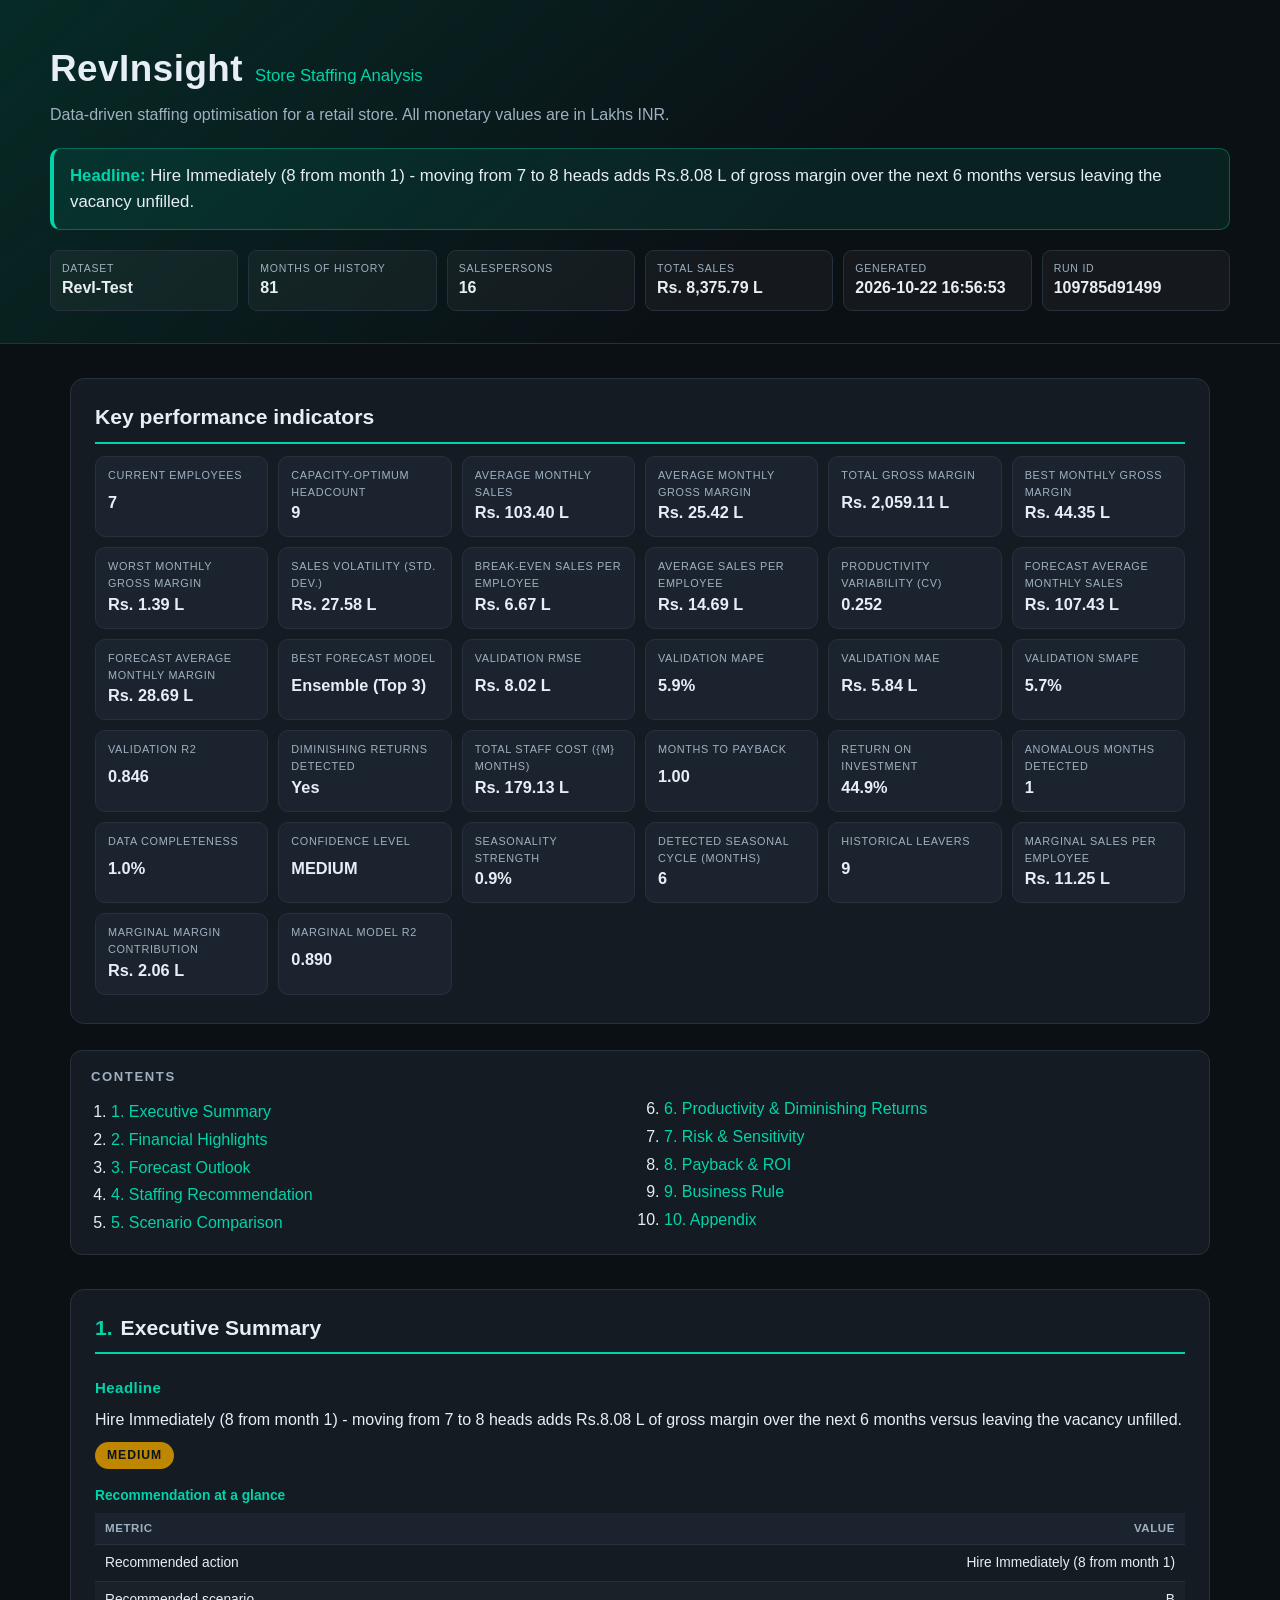
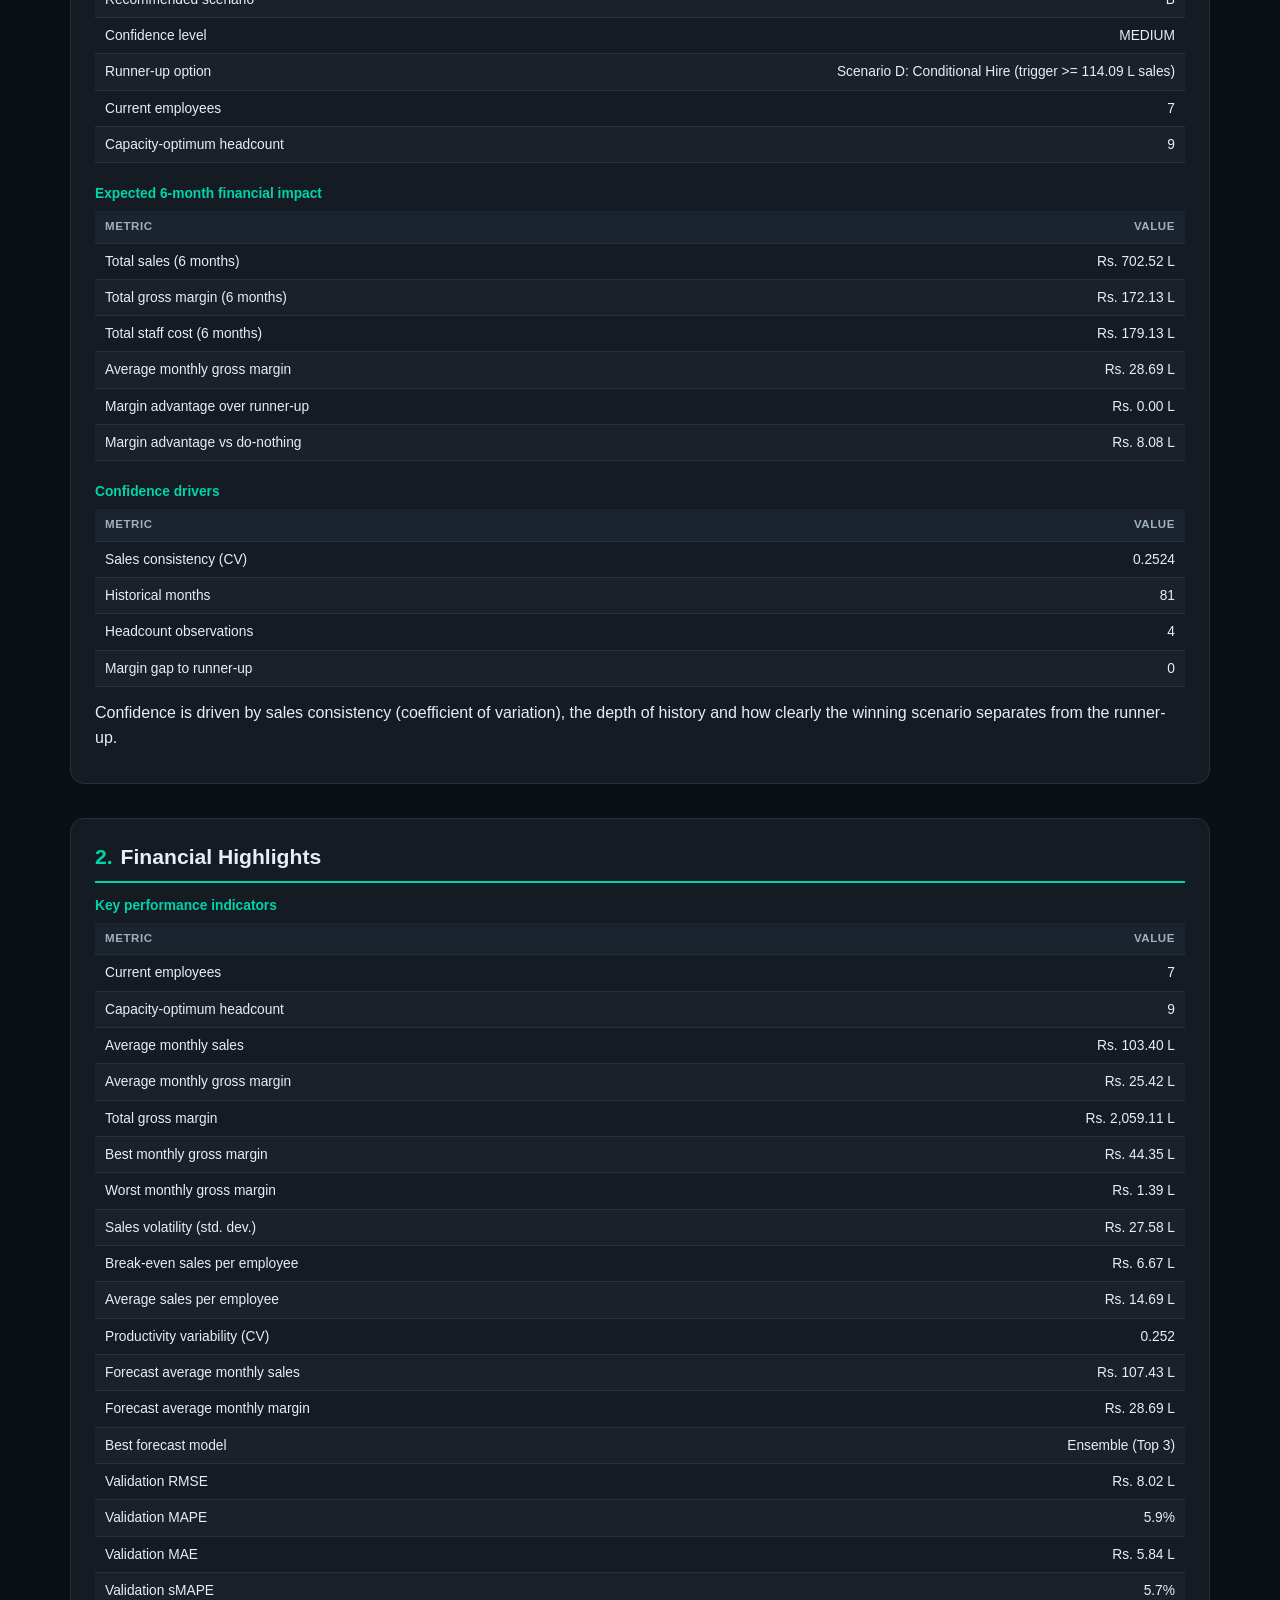
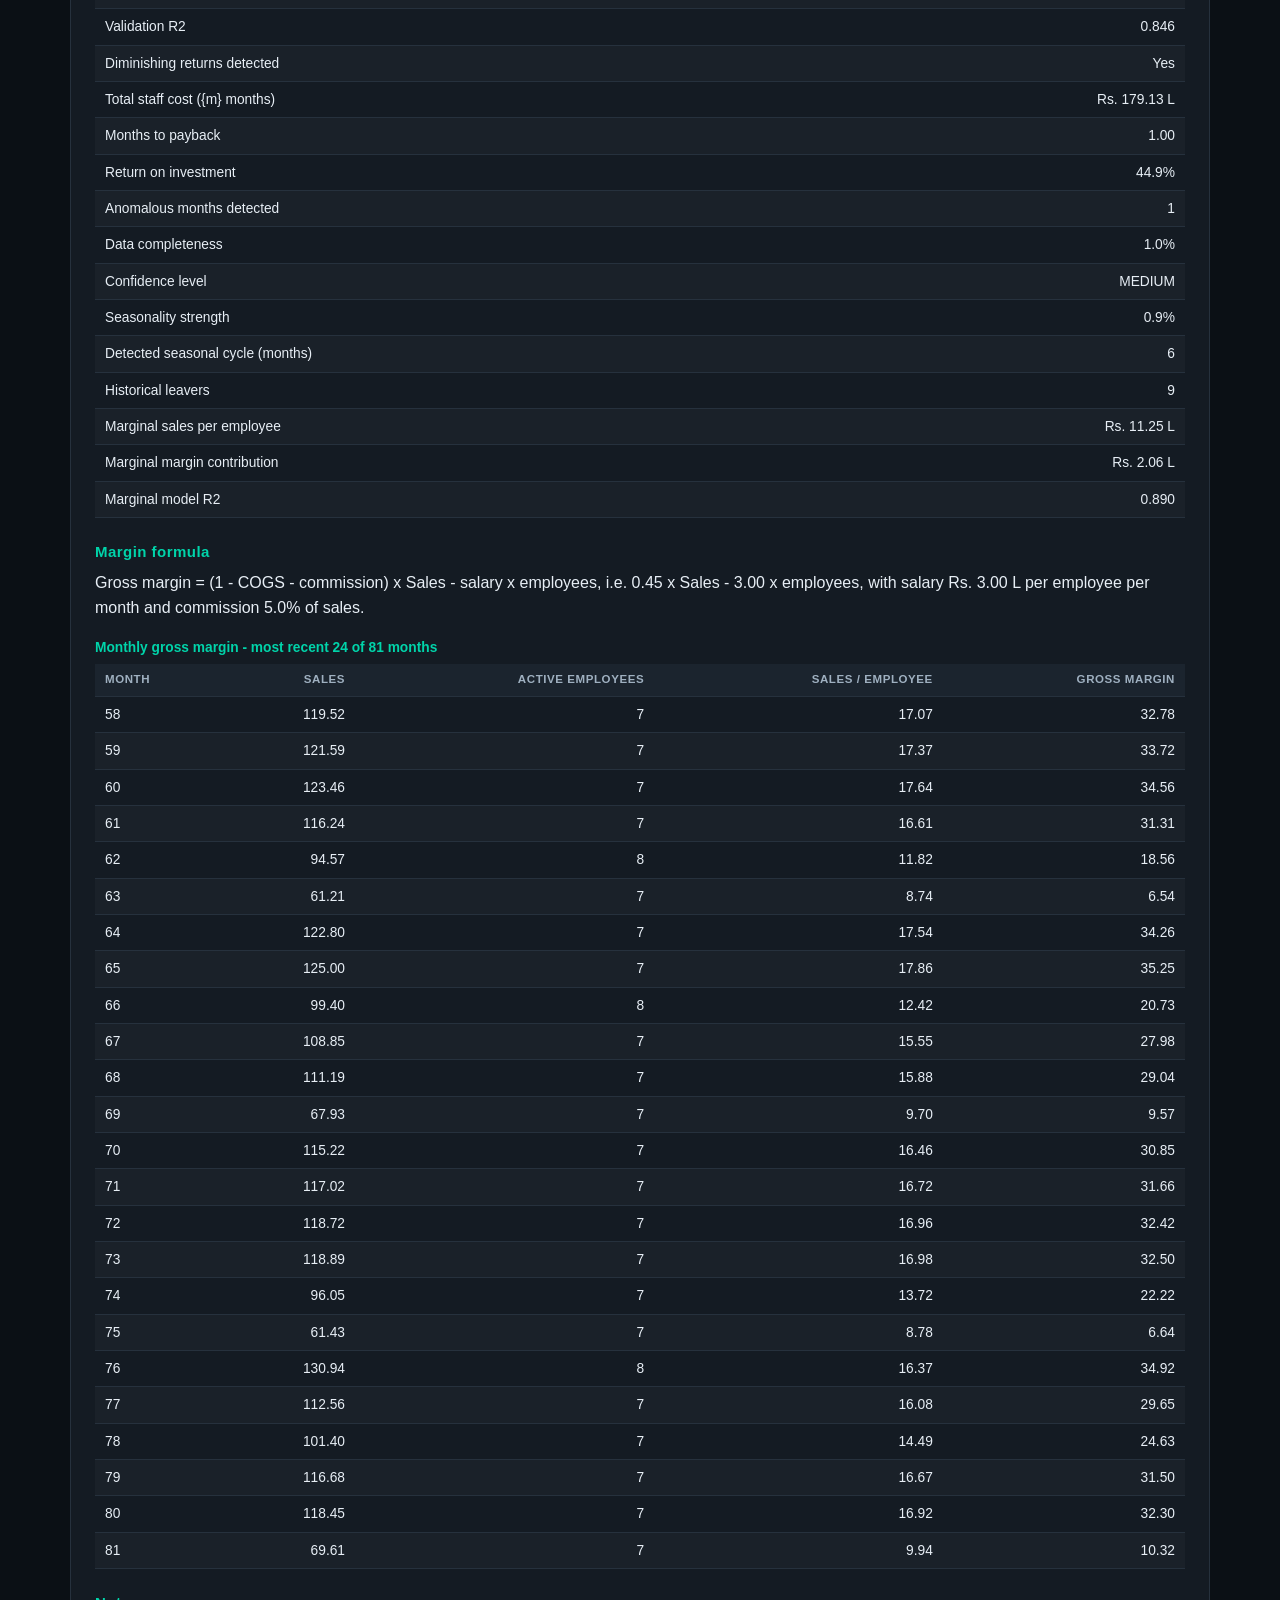
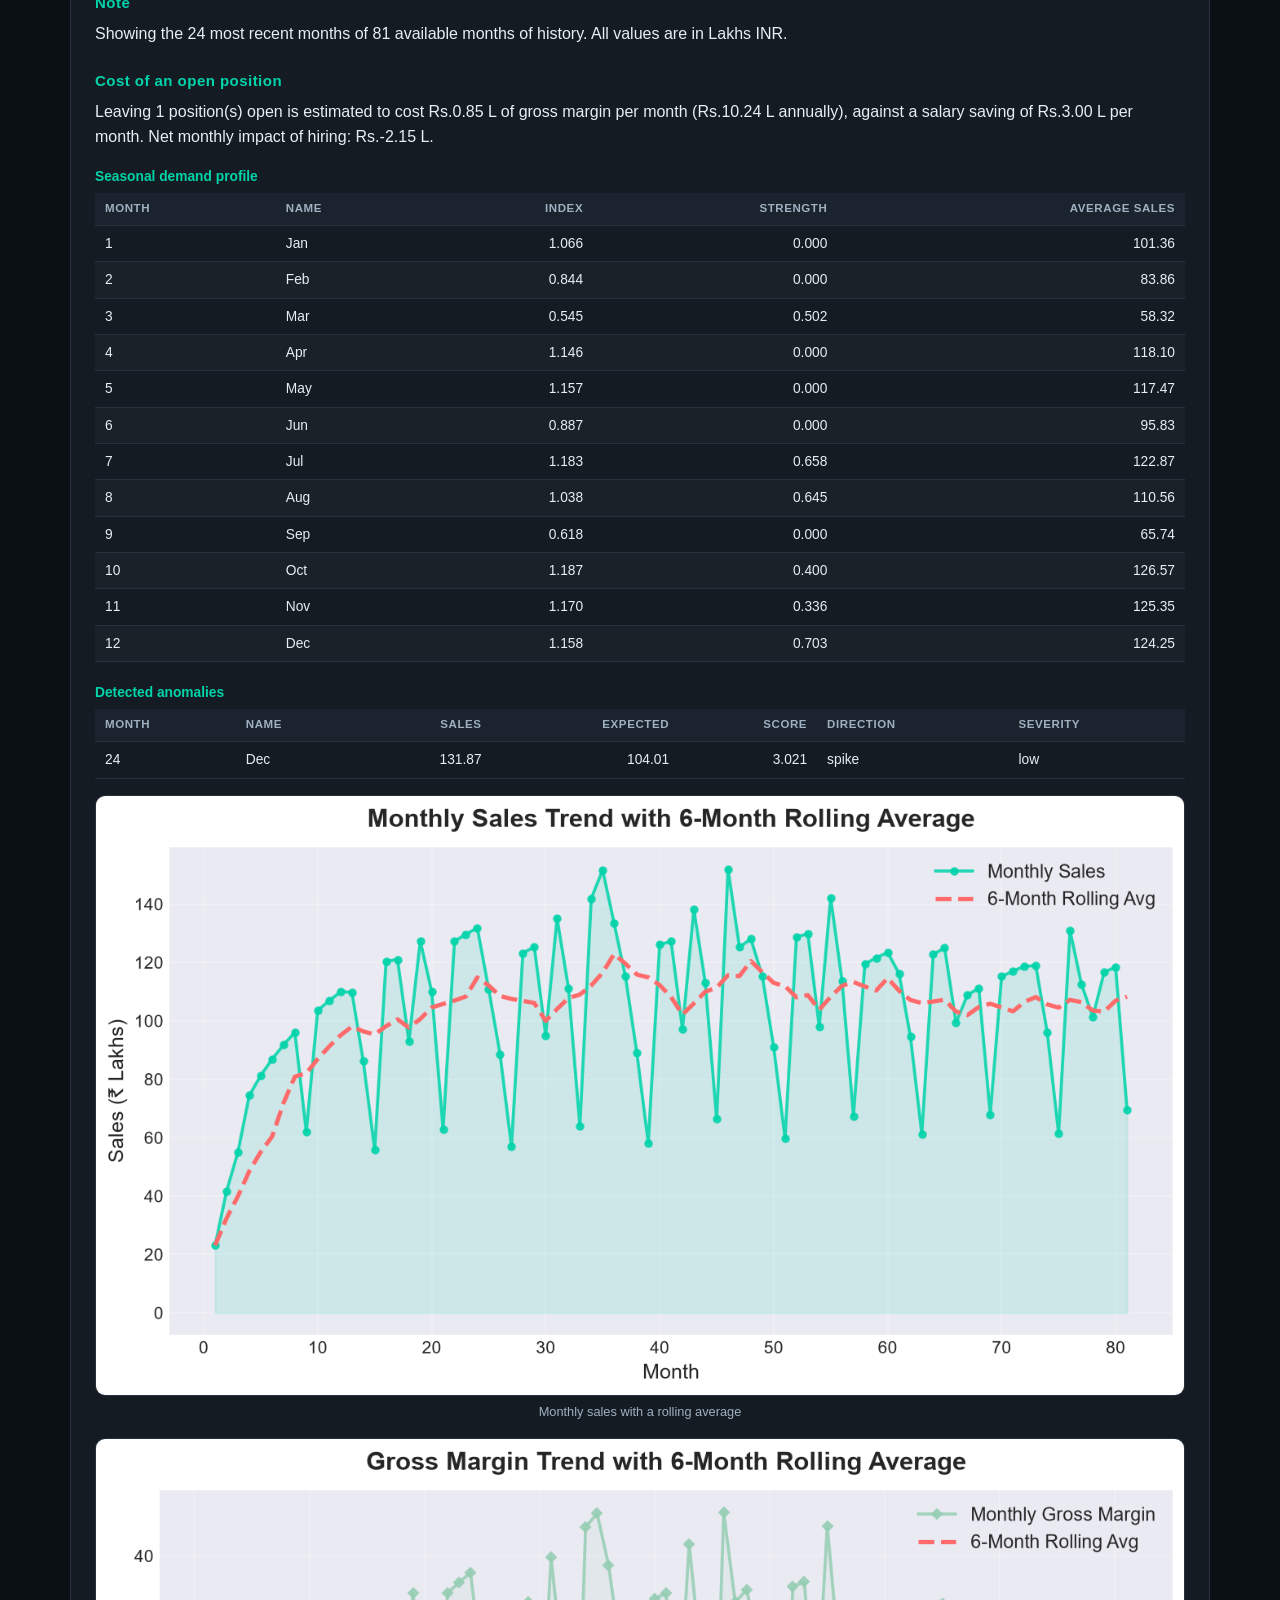
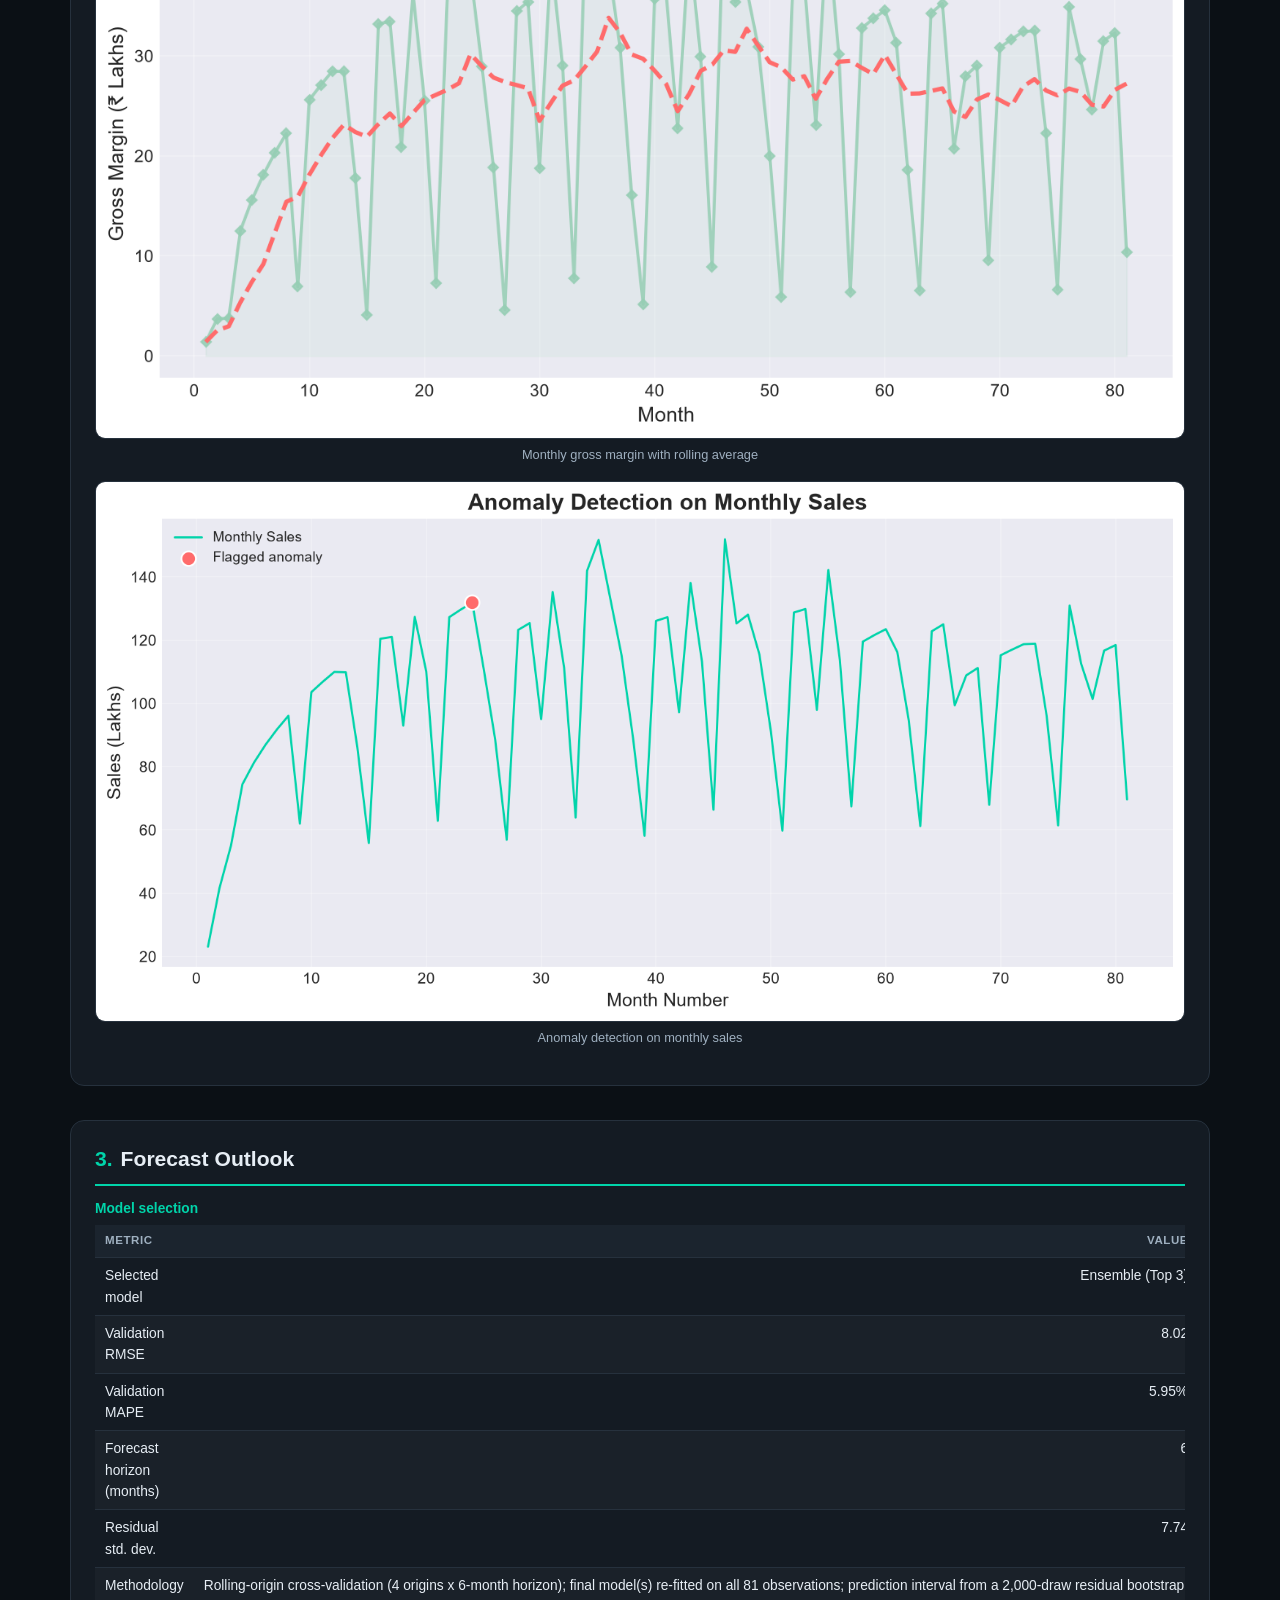
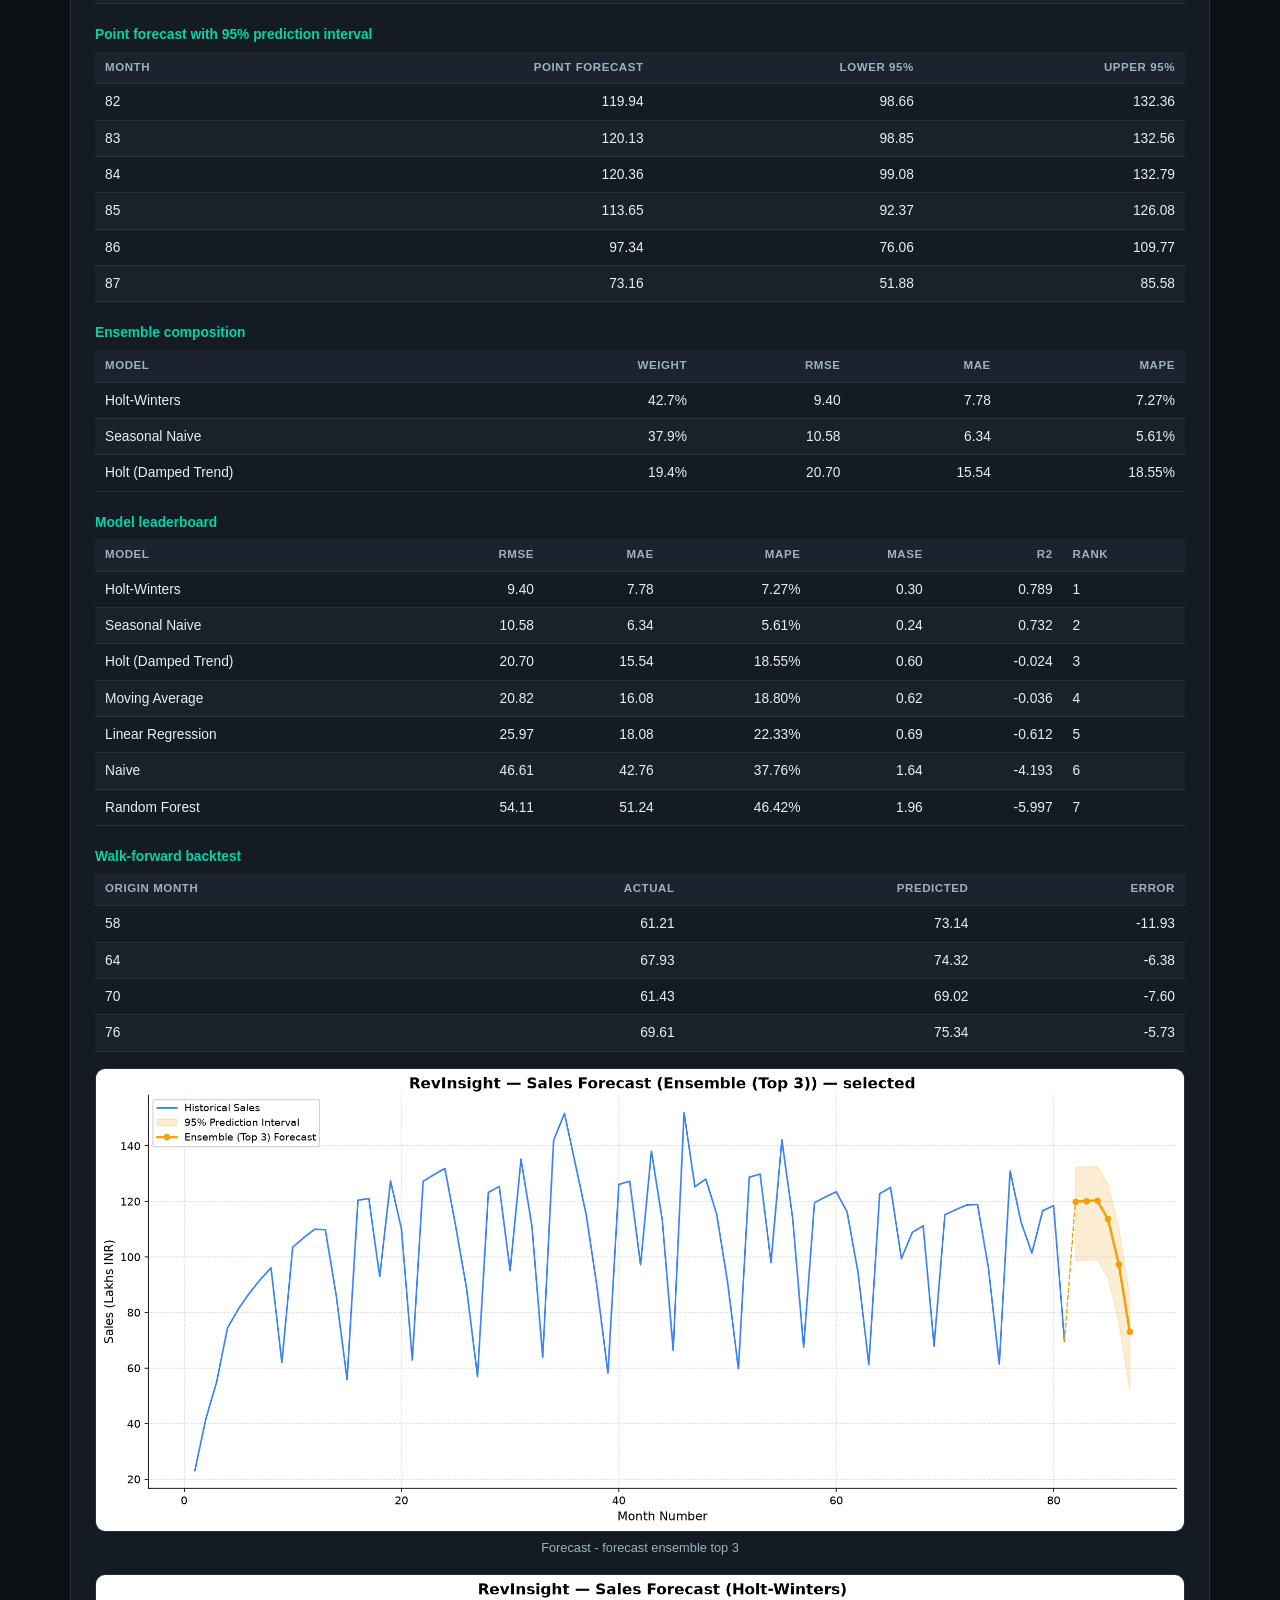
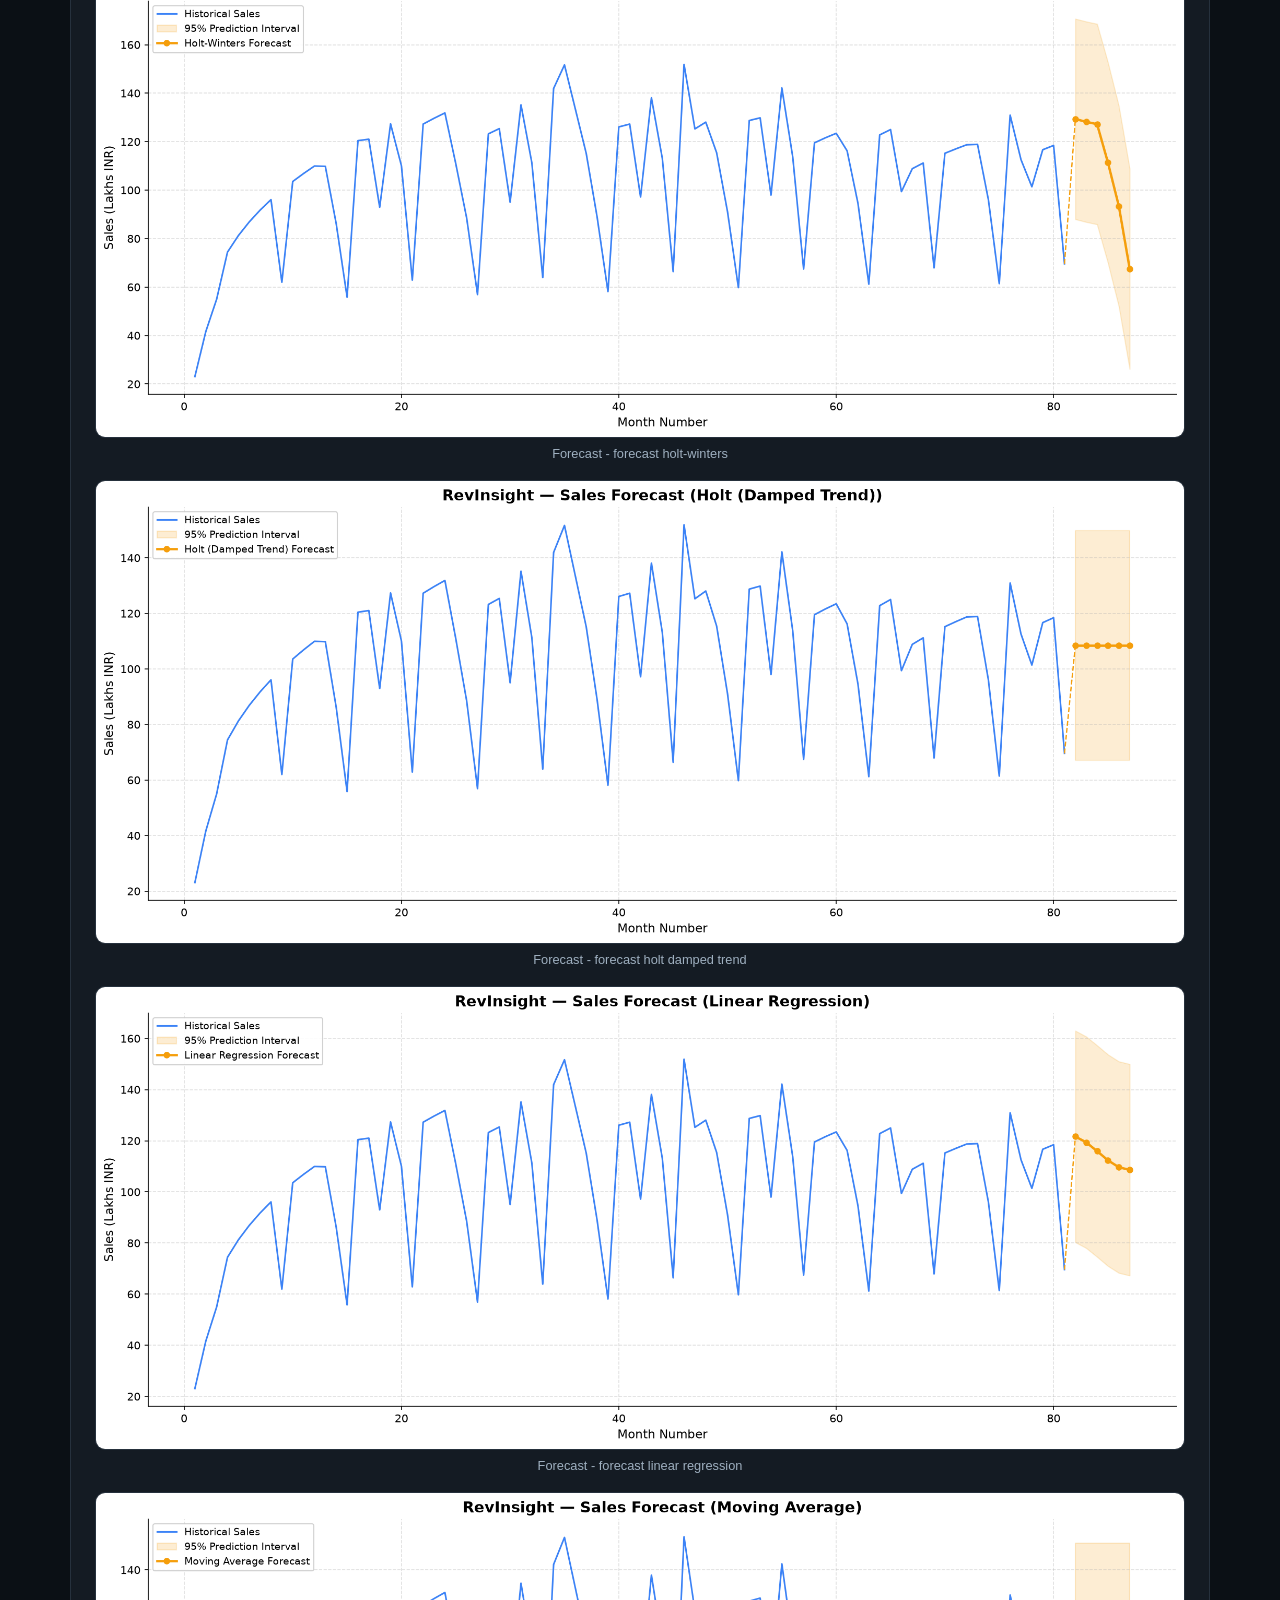
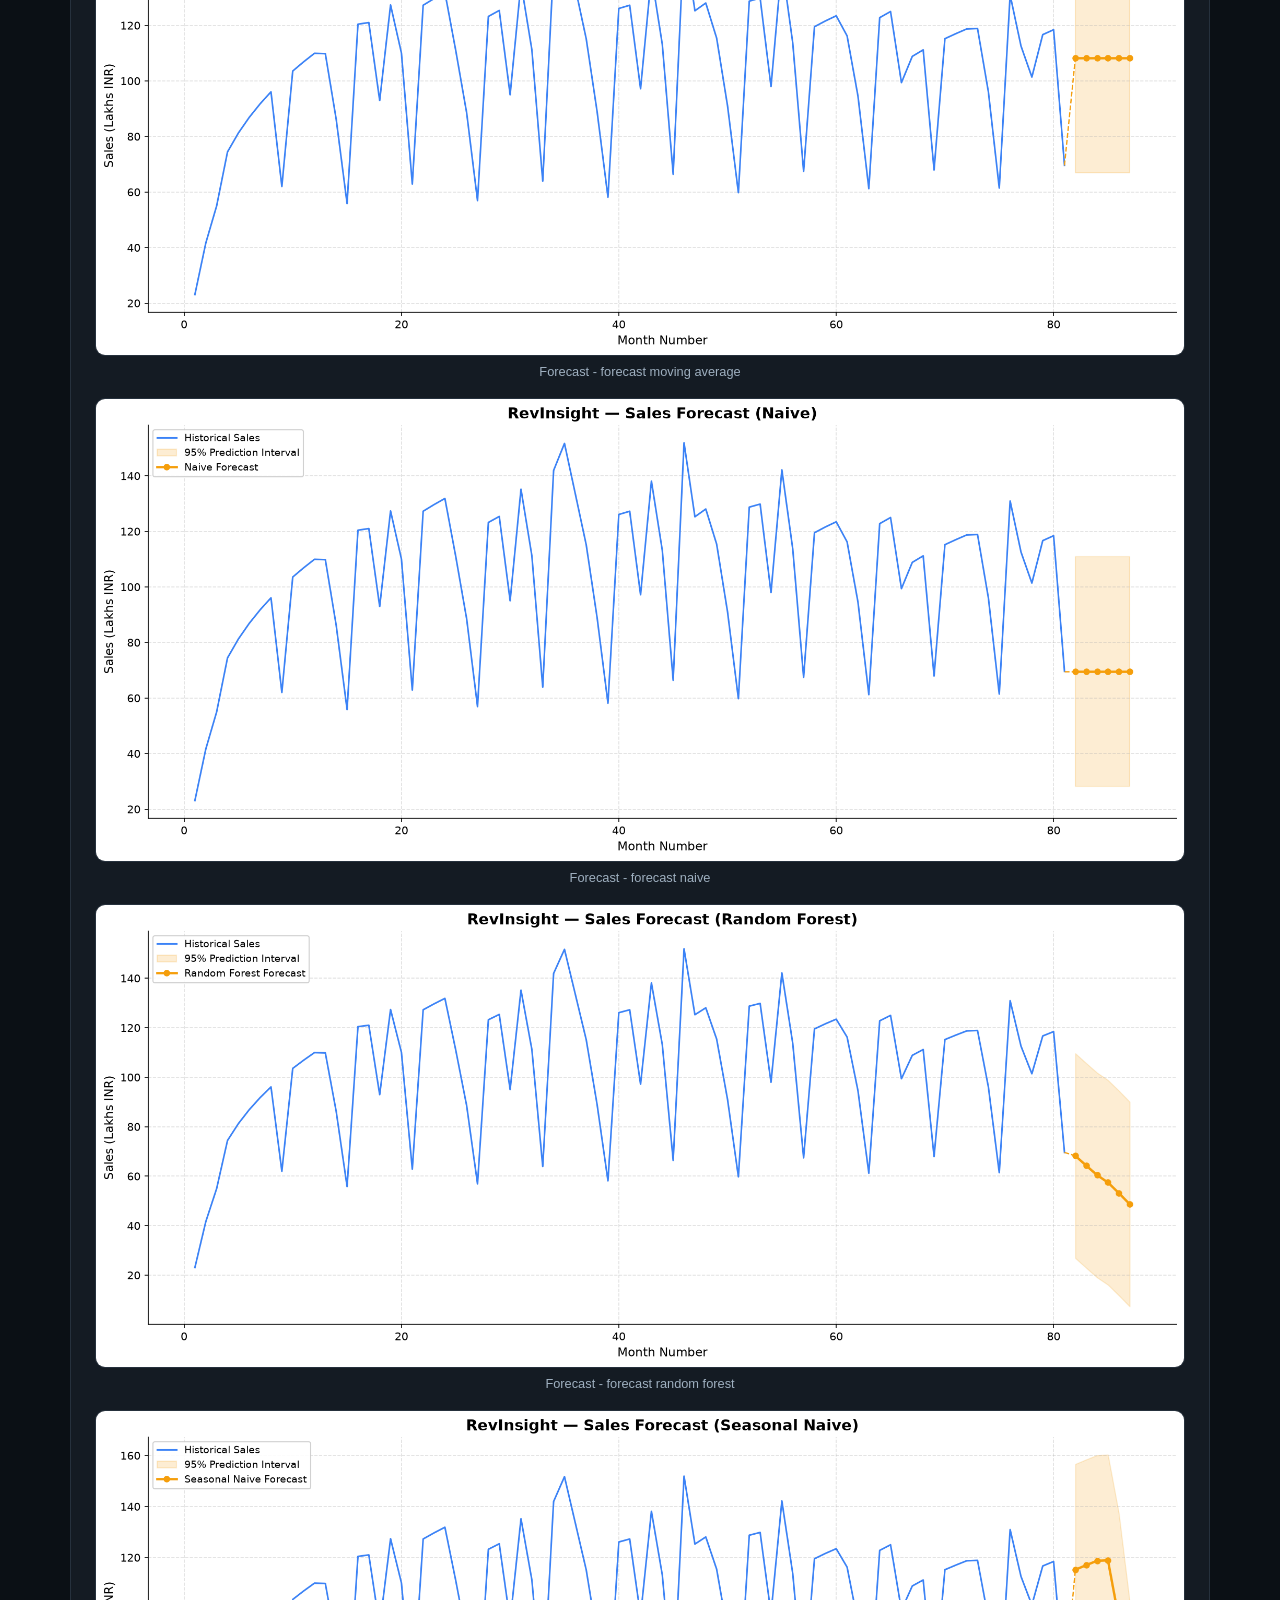
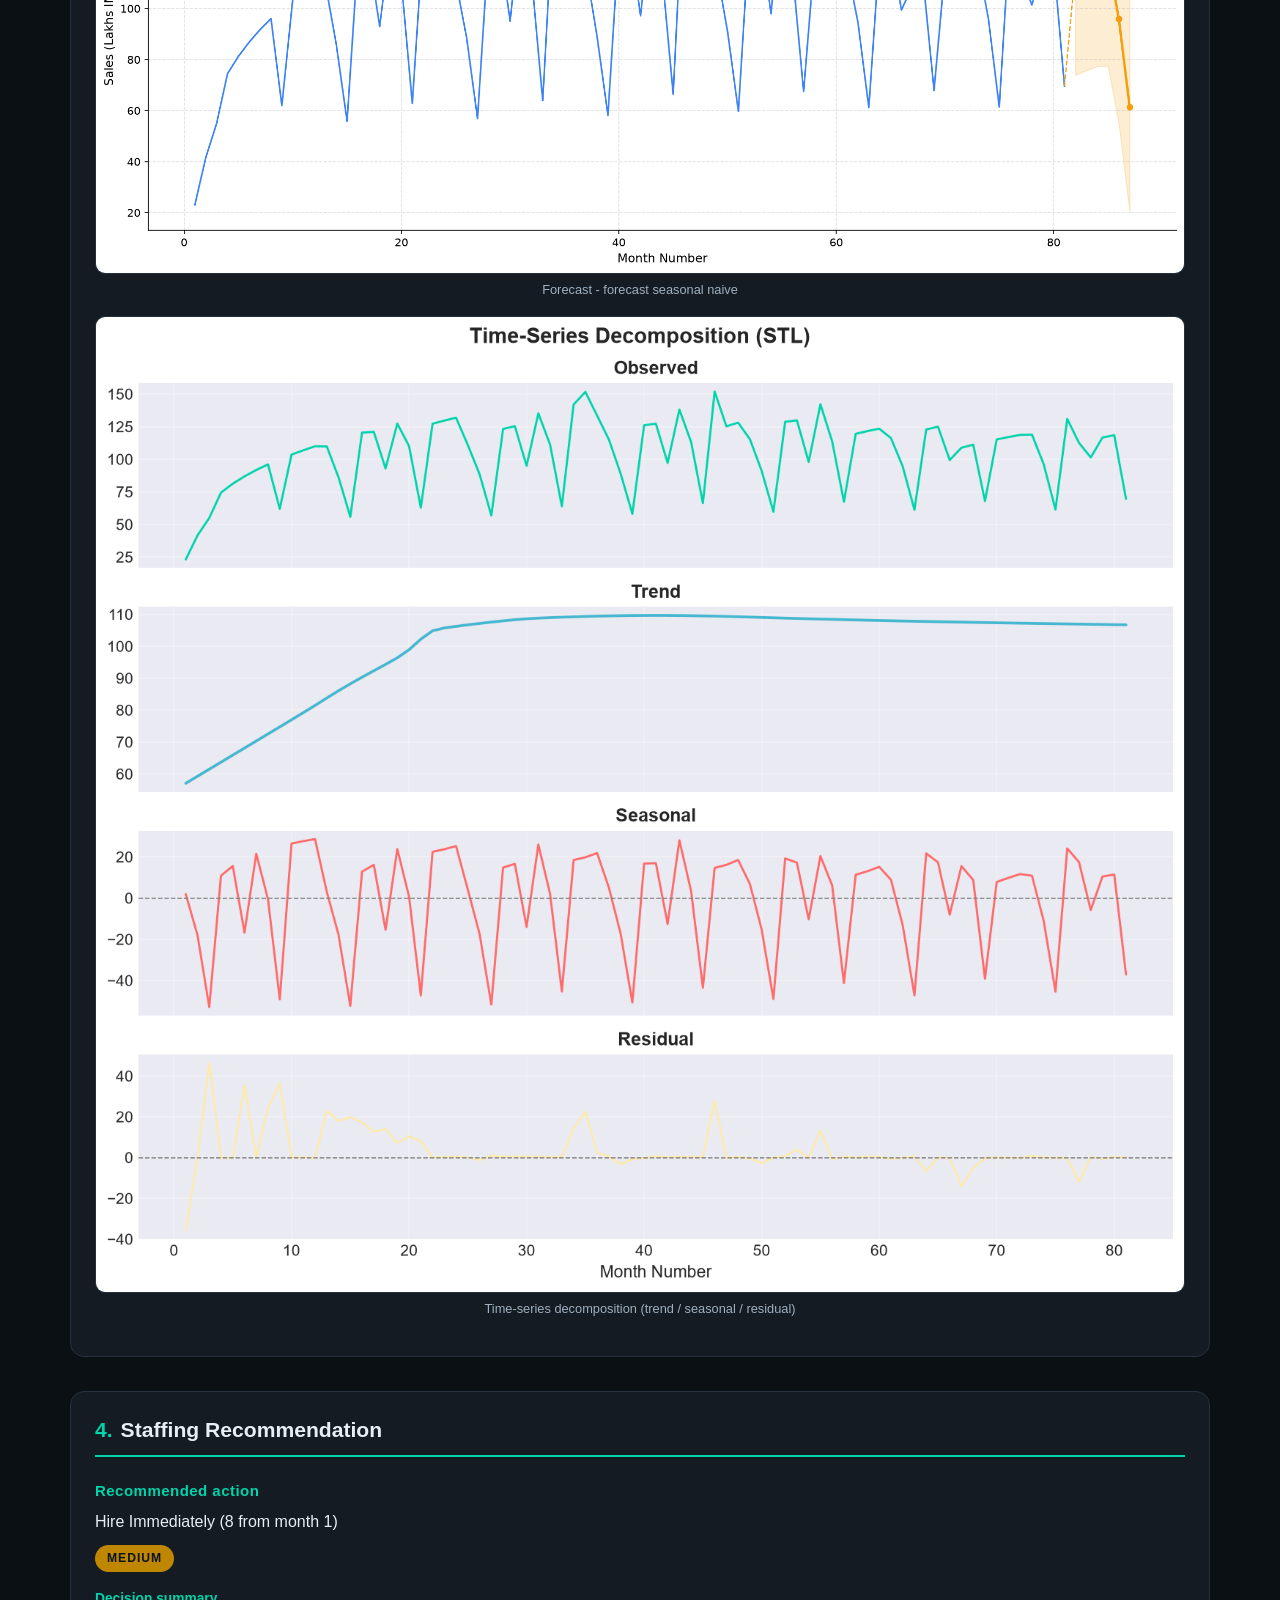
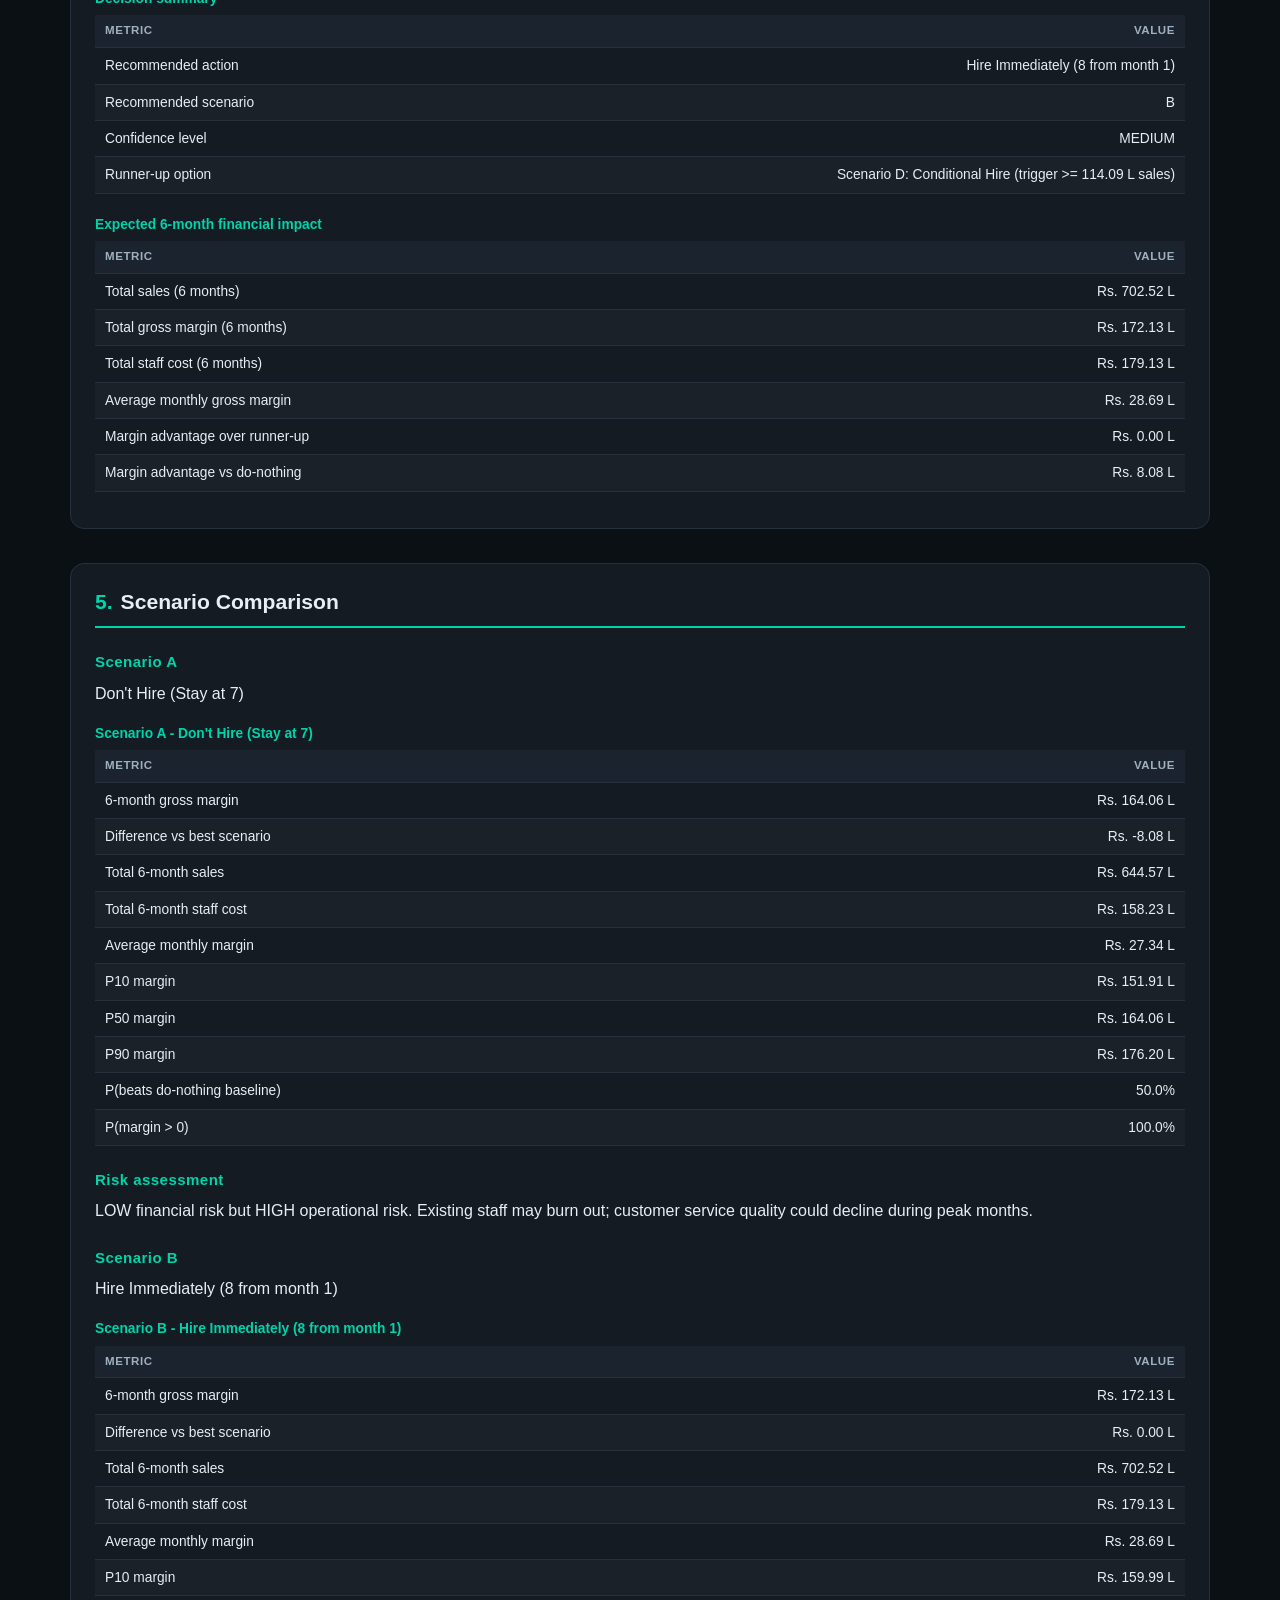
==== reports/Recommendation_Report.html @ efe89887 "Release v2.1.0: production analytics engine, web dashboard and reports Turns the v1 notebook-style s" ====
<!DOCTYPE html>
<html lang="en">
<head>
<meta charset="utf-8">
<meta name="viewport" content="width=device-width, initial-scale=1">
<meta name="description" content="Hire Immediately (8 from month 1) - moving from 7 to 8 heads adds Rs.8.08 L of gross margin over the next 6 months versus leaving the vacancy unfilled.">
<title>RevInsight - Store Staffing Analysis</title>
<style>
:root{--bg:#0b1015;--panel:#141b23;--panel2:#1b242e;--ink:#e7eef5;--muted:#9fb0c0;
--accent:#00d4aa;--accent2:#4ecdc4;--warn:#ffb454;--bad:#ff6b6b;--line:#26313d}
*{box-sizing:border-box}
html{-webkit-text-size-adjust:100%}
body{margin:0;background:var(--bg);color:var(--ink);line-height:1.55;
font:16px/1.55 -apple-system,BlinkMacSystemFont,"Segoe UI",Roboto,Helvetica,Arial,
sans-serif}
a{color:var(--accent)}
.wrap{max-width:1180px;margin:0 auto;padding:0 20px 64px}
.hero{background:linear-gradient(140deg,#062b26 0%,#0b1015 62%);
border-bottom:1px solid var(--line);padding:40px 20px 32px}
.hero-inner{max-width:1180px;margin:0 auto}
.brand{display:flex;align-items:baseline;gap:12px;flex-wrap:wrap}
.brand h1{margin:0;font-size:2.3rem;letter-spacing:.5px}
.brand span{color:var(--accent);font-size:1.05rem}
.tagline{color:var(--muted);margin:6px 0 20px}
.headline{background:rgba(0,212,170,.09);border:1px solid rgba(0,212,170,.35);
border-left:4px solid var(--accent);border-radius:10px;padding:14px 16px;
font-size:1.05rem}
.headline b{color:var(--accent)}
.meta{display:grid;gap:10px;margin-top:20px;
grid-template-columns:repeat(auto-fit,minmax(180px,1fr))}
.meta div{background:rgba(255,255,255,.04);border:1px solid var(--line);
border-radius:9px;padding:9px 11px}
.meta small{display:block;color:var(--muted);text-transform:uppercase;
letter-spacing:.07em;font-size:.66rem}
.meta span{font-weight:600}
nav.toc{background:var(--panel);border:1px solid var(--line);border-radius:12px;
padding:16px 20px;margin:26px 0}
nav.toc h2{margin:0 0 10px;font-size:.82rem;letter-spacing:.12em;
text-transform:uppercase;color:var(--muted)}
nav.toc ol{margin:0;padding-left:20px;columns:2;column-gap:28px}
nav.toc li{margin:3px 0;break-inside:avoid}
nav.toc a{text-decoration:none}
nav.toc a:hover{text-decoration:underline}
section{margin:34px 0 0;background:var(--panel);border:1px solid var(--line);
border-radius:14px;padding:22px 24px}
section>h2{margin:0 0 4px;font-size:1.32rem;color:var(--ink);
border-bottom:2px solid var(--accent);padding-bottom:8px}
section>h2 .num{color:var(--accent);margin-right:8px}
h3{font-size:.94rem;color:var(--accent);margin:22px 0 8px;letter-spacing:.03em}
p{margin:8px 0 10px}
.kpis{display:grid;gap:10px;margin:12px 0 6px;
grid-template-columns:repeat(auto-fit,minmax(168px,1fr))}
.kpi{background:var(--panel2);border:1px solid var(--line);border-radius:10px;
padding:10px 12px}
.kpi small{display:block;color:var(--muted);font-size:.68rem;text-transform:uppercase;
letter-spacing:.06em;min-height:2.1em}
.kpi b{font-size:1.02rem;color:var(--ink);word-break:break-word}
.badge{display:inline-block;padding:4px 12px;border-radius:999px;font-size:.76rem;
font-weight:700;letter-spacing:.08em;text-transform:uppercase;color:#08131a}
.badge.high{background:#0d8a5c}
.badge.medium{background:#bf8600}
.badge.low{background:#b02a2a}
.table-wrap{overflow-x:auto;margin:6px 0 14px;-webkit-overflow-scrolling:touch}
table{width:100%;border-collapse:collapse;font-size:.86rem;min-width:460px}
caption{caption-side:top;text-align:left;color:var(--accent);font-weight:600;
font-size:.86rem;padding:6px 0}
th,td{padding:7px 10px;border-bottom:1px solid var(--line);text-align:left;
vertical-align:top}
th{background:var(--panel2);color:var(--muted);font-weight:600;font-size:.72rem;
text-transform:uppercase;letter-spacing:.05em;white-space:nowrap}
tbody tr:nth-child(even){background:rgba(255,255,255,.028)}
td.num,th.num{text-align:right;font-variant-numeric:tabular-nums;white-space:nowrap}
ul.plain{margin:6px 0 12px;padding-left:20px}
ul.plain li{margin:4px 0}
figure{margin:16px 0}
figure img{width:100%;height:auto;display:block;border:1px solid var(--line);
border-radius:10px;background:#fff}
figcaption{color:var(--muted);font-size:.8rem;margin-top:6px;text-align:center}
details{margin:10px 0;border:1px solid var(--line);border-radius:10px;
background:var(--panel2)}
details summary{cursor:pointer;padding:11px 14px;font-weight:600;color:var(--accent);
list-style:none}
details summary::-webkit-details-marker{display:none}
details summary:before{content:"\25B8 ";color:var(--muted)}
details[open] summary:before{content:"\25BE "}
details .body{padding:0 14px 14px}
pre{margin:0;background:#0a0f14;border:1px solid var(--line);border-radius:8px;
padding:12px;overflow-x:auto;color:#cfe3dc;white-space:pre;
font:12px/1.45 "SFMono-Regular",Consolas,"Liberation Mono",Menlo,monospace}
footer.page{margin:38px 0 0;color:var(--muted);font-size:.78rem;text-align:center;
border-top:1px solid var(--line);padding-top:14px}
@media (max-width:760px){
.wrap{padding:0 12px 44px}
.hero{padding:26px 14px 22px}
.brand h1{font-size:1.75rem}
section{padding:16px 14px;border-radius:11px}
nav.toc ol{columns:1}
.kpis{grid-template-columns:repeat(auto-fit,minmax(140px,1fr))}
table{font-size:.79rem}
th,td{padding:6px 7px}
}
@media print{
body{background:#fff;color:#111}
.hero,section,nav.toc{background:#fff;border-color:#bbb}
.brand h1,section>h2,h3,caption{color:#0b5c52}
.kpi,th{background:#f2f6f5;color:#111}
figure img{background:#fff}
}
</style>
</head>
<body>
<header class="hero"><div class="hero-inner">
<div class="brand"><h1>RevInsight</h1>
<span>Store Staffing Analysis</span></div>
<p class="tagline">Data-driven staffing optimisation for a retail store.
All monetary values are in Lakhs INR.</p>
<div class="headline"><b>Headline:</b> Hire Immediately (8 from month 1) - moving from 7 to 8 heads adds Rs.8.08 L of gross margin over the next 6 months versus leaving the vacancy unfilled.</div>
<div class="meta"><div><small>Dataset</small><span>RevI-Test</span></div><div><small>Months of history</small><span>81</span></div><div><small>Salespersons</small><span>16</span></div><div><small>Total sales</small><span>Rs. 8,375.79 L</span></div><div><small>Generated</small><span>2026-10-22 16:56:53</span></div><div><small>Run id</small><span>109785d91499</span></div></div>
</div></header>
<div class="wrap">
<section id="kpi-summary"><h2>Key performance indicators</h2><div class="kpis"><div class="kpi"><small>Current employees</small><b>7</b></div><div class="kpi"><small>Capacity-optimum headcount</small><b>9</b></div><div class="kpi"><small>Average monthly sales</small><b>Rs. 103.40 L</b></div><div class="kpi"><small>Average monthly gross margin</small><b>Rs. 25.42 L</b></div><div class="kpi"><small>Total gross margin</small><b>Rs. 2,059.11 L</b></div><div class="kpi"><small>Best monthly gross margin</small><b>Rs. 44.35 L</b></div><div class="kpi"><small>Worst monthly gross margin</small><b>Rs. 1.39 L</b></div><div class="kpi"><small>Sales volatility (std. dev.)</small><b>Rs. 27.58 L</b></div><div class="kpi"><small>Break-even sales per employee</small><b>Rs. 6.67 L</b></div><div class="kpi"><small>Average sales per employee</small><b>Rs. 14.69 L</b></div><div class="kpi"><small>Productivity variability (CV)</small><b>0.252</b></div><div class="kpi"><small>Forecast average monthly sales</small><b>Rs. 107.43 L</b></div><div class="kpi"><small>Forecast average monthly margin</small><b>Rs. 28.69 L</b></div><div class="kpi"><small>Best forecast model</small><b>Ensemble (Top 3)</b></div><div class="kpi"><small>Validation RMSE</small><b>Rs. 8.02 L</b></div><div class="kpi"><small>Validation MAPE</small><b>5.9%</b></div><div class="kpi"><small>Validation MAE</small><b>Rs. 5.84 L</b></div><div class="kpi"><small>Validation sMAPE</small><b>5.7%</b></div><div class="kpi"><small>Validation R2</small><b>0.846</b></div><div class="kpi"><small>Diminishing returns detected</small><b>Yes</b></div><div class="kpi"><small>Total staff cost ({m} months)</small><b>Rs. 179.13 L</b></div><div class="kpi"><small>Months to payback</small><b>1.00</b></div><div class="kpi"><small>Return on investment</small><b>44.9%</b></div><div class="kpi"><small>Anomalous months detected</small><b>1</b></div><div class="kpi"><small>Data completeness</small><b>1.0%</b></div><div class="kpi"><small>Confidence level</small><b>MEDIUM</b></div><div class="kpi"><small>Seasonality strength</small><b>0.9%</b></div><div class="kpi"><small>Detected seasonal cycle (months)</small><b>6</b></div><div class="kpi"><small>Historical leavers</small><b>9</b></div><div class="kpi"><small>Marginal sales per employee</small><b>Rs. 11.25 L</b></div><div class="kpi"><small>Marginal margin contribution</small><b>Rs. 2.06 L</b></div><div class="kpi"><small>Marginal model R2</small><b>0.890</b></div></div></section>
<nav class="toc"><h2>Contents</h2><ol><li><a href="#section-1">1. Executive Summary</a></li><li><a href="#section-2">2. Financial Highlights</a></li><li><a href="#section-3">3. Forecast Outlook</a></li><li><a href="#section-4">4. Staffing Recommendation</a></li><li><a href="#section-5">5. Scenario Comparison</a></li><li><a href="#section-6">6. Productivity &amp; Diminishing Returns</a></li><li><a href="#section-7">7. Risk &amp; Sensitivity</a></li><li><a href="#section-8">8. Payback &amp; ROI</a></li><li><a href="#section-9">9. Business Rule</a></li><li><a href="#section-10">10. Appendix</a></li></ol></nav>
<section id="section-1"><h2><span class="num">1.</span>Executive Summary</h2><h3>Headline</h3><p>Hire Immediately (8 from month 1) - moving from 7 to 8 heads adds Rs.8.08 L of gross margin over the next 6 months versus leaving the vacancy unfilled.</p><p><span class="badge medium">MEDIUM</span></p><div class="table-wrap"><table><caption>Recommendation at a glance</caption><thead><tr><th>Metric</th><th class="num">Value</th></tr></thead><tbody><tr><td>Recommended action</td><td class="num">Hire Immediately (8 from month 1)</td></tr><tr><td>Recommended scenario</td><td class="num">B</td></tr><tr><td>Confidence level</td><td class="num">MEDIUM</td></tr><tr><td>Runner-up option</td><td class="num">Scenario D: Conditional Hire (trigger &gt;= 114.09 L sales)</td></tr><tr><td>Current employees</td><td class="num">7</td></tr><tr><td>Capacity-optimum headcount</td><td class="num">9</td></tr></tbody></table></div><div class="table-wrap"><table><caption>Expected 6-month financial impact</caption><thead><tr><th>Metric</th><th class="num">Value</th></tr></thead><tbody><tr><td>Total sales (6 months)</td><td class="num">Rs. 702.52 L</td></tr><tr><td>Total gross margin (6 months)</td><td class="num">Rs. 172.13 L</td></tr><tr><td>Total staff cost (6 months)</td><td class="num">Rs. 179.13 L</td></tr><tr><td>Average monthly gross margin</td><td class="num">Rs. 28.69 L</td></tr><tr><td>Margin advantage over runner-up</td><td class="num">Rs. 0.00 L</td></tr><tr><td>Margin advantage vs do-nothing</td><td class="num">Rs. 8.08 L</td></tr></tbody></table></div><div class="table-wrap"><table><caption>Confidence drivers</caption><thead><tr><th>Metric</th><th class="num">Value</th></tr></thead><tbody><tr><td>Sales consistency (CV)</td><td class="num">0.2524</td></tr><tr><td>Historical months</td><td class="num">81</td></tr><tr><td>Headcount observations</td><td class="num">4</td></tr><tr><td>Margin gap to runner-up</td><td class="num">0</td></tr></tbody></table></div><p>Confidence is driven by sales consistency (coefficient of variation), the depth of history and how clearly the winning scenario separates from the runner-up.</p></section><section id="section-2"><h2><span class="num">2.</span>Financial Highlights</h2><div class="table-wrap"><table><caption>Key performance indicators</caption><thead><tr><th>Metric</th><th class="num">Value</th></tr></thead><tbody><tr><td>Current employees</td><td class="num">7</td></tr><tr><td>Capacity-optimum headcount</td><td class="num">9</td></tr><tr><td>Average monthly sales</td><td class="num">Rs. 103.40 L</td></tr><tr><td>Average monthly gross margin</td><td class="num">Rs. 25.42 L</td></tr><tr><td>Total gross margin</td><td class="num">Rs. 2,059.11 L</td></tr><tr><td>Best monthly gross margin</td><td class="num">Rs. 44.35 L</td></tr><tr><td>Worst monthly gross margin</td><td class="num">Rs. 1.39 L</td></tr><tr><td>Sales volatility (std. dev.)</td><td class="num">Rs. 27.58 L</td></tr><tr><td>Break-even sales per employee</td><td class="num">Rs. 6.67 L</td></tr><tr><td>Average sales per employee</td><td class="num">Rs. 14.69 L</td></tr><tr><td>Productivity variability (CV)</td><td class="num">0.252</td></tr><tr><td>Forecast average monthly sales</td><td class="num">Rs. 107.43 L</td></tr><tr><td>Forecast average monthly margin</td><td class="num">Rs. 28.69 L</td></tr><tr><td>Best forecast model</td><td class="num">Ensemble (Top 3)</td></tr><tr><td>Validation RMSE</td><td class="num">Rs. 8.02 L</td></tr><tr><td>Validation MAPE</td><td class="num">5.9%</td></tr><tr><td>Validation MAE</td><td class="num">Rs. 5.84 L</td></tr><tr><td>Validation sMAPE</td><td class="num">5.7%</td></tr><tr><td>Validation R2</td><td class="num">0.846</td></tr><tr><td>Diminishing returns detected</td><td class="num">Yes</td></tr><tr><td>Total staff cost ({m} months)</td><td class="num">Rs. 179.13 L</td></tr><tr><td>Months to payback</td><td class="num">1.00</td></tr><tr><td>Return on investment</td><td class="num">44.9%</td></tr><tr><td>Anomalous months detected</td><td class="num">1</td></tr><tr><td>Data completeness</td><td class="num">1.0%</td></tr><tr><td>Confidence level</td><td class="num">MEDIUM</td></tr><tr><td>Seasonality strength</td><td class="num">0.9%</td></tr><tr><td>Detected seasonal cycle (months)</td><td class="num">6</td></tr><tr><td>Historical leavers</td><td class="num">9</td></tr><tr><td>Marginal sales per employee</td><td class="num">Rs. 11.25 L</td></tr><tr><td>Marginal margin contribution</td><td class="num">Rs. 2.06 L</td></tr><tr><td>Marginal model R2</td><td class="num">0.890</td></tr></tbody></table></div><h3>Margin formula</h3><p>Gross margin = (1 - COGS - commission) x Sales - salary x employees, i.e. 0.45 x Sales - 3.00 x employees, with salary Rs. 3.00 L per employee per month and commission 5.0% of sales.</p><div class="table-wrap"><table><caption>Monthly gross margin - most recent 24 of 81 months</caption><thead><tr><th>Month</th><th class="num">Sales</th><th class="num">Active employees</th><th class="num">Sales / employee</th><th class="num">Gross margin</th></tr></thead><tbody><tr><td>58</td><td class="num">119.52</td><td class="num">7</td><td class="num">17.07</td><td class="num">32.78</td></tr><tr><td>59</td><td class="num">121.59</td><td class="num">7</td><td class="num">17.37</td><td class="num">33.72</td></tr><tr><td>60</td><td class="num">123.46</td><td class="num">7</td><td class="num">17.64</td><td class="num">34.56</td></tr><tr><td>61</td><td class="num">116.24</td><td class="num">7</td><td class="num">16.61</td><td class="num">31.31</td></tr><tr><td>62</td><td class="num">94.57</td><td class="num">8</td><td class="num">11.82</td><td class="num">18.56</td></tr><tr><td>63</td><td class="num">61.21</td><td class="num">7</td><td class="num">8.74</td><td class="num">6.54</td></tr><tr><td>64</td><td class="num">122.80</td><td class="num">7</td><td class="num">17.54</td><td class="num">34.26</td></tr><tr><td>65</td><td class="num">125.00</td><td class="num">7</td><td class="num">17.86</td><td class="num">35.25</td></tr><tr><td>66</td><td class="num">99.40</td><td class="num">8</td><td class="num">12.42</td><td class="num">20.73</td></tr><tr><td>67</td><td class="num">108.85</td><td class="num">7</td><td class="num">15.55</td><td class="num">27.98</td></tr><tr><td>68</td><td class="num">111.19</td><td class="num">7</td><td class="num">15.88</td><td class="num">29.04</td></tr><tr><td>69</td><td class="num">67.93</td><td class="num">7</td><td class="num">9.70</td><td class="num">9.57</td></tr><tr><td>70</td><td class="num">115.22</td><td class="num">7</td><td class="num">16.46</td><td class="num">30.85</td></tr><tr><td>71</td><td class="num">117.02</td><td class="num">7</td><td class="num">16.72</td><td class="num">31.66</td></tr><tr><td>72</td><td class="num">118.72</td><td class="num">7</td><td class="num">16.96</td><td class="num">32.42</td></tr><tr><td>73</td><td class="num">118.89</td><td class="num">7</td><td class="num">16.98</td><td class="num">32.50</td></tr><tr><td>74</td><td class="num">96.05</td><td class="num">7</td><td class="num">13.72</td><td class="num">22.22</td></tr><tr><td>75</td><td class="num">61.43</td><td class="num">7</td><td class="num">8.78</td><td class="num">6.64</td></tr><tr><td>76</td><td class="num">130.94</td><td class="num">8</td><td class="num">16.37</td><td class="num">34.92</td></tr><tr><td>77</td><td class="num">112.56</td><td class="num">7</td><td class="num">16.08</td><td class="num">29.65</td></tr><tr><td>78</td><td class="num">101.40</td><td class="num">7</td><td class="num">14.49</td><td class="num">24.63</td></tr><tr><td>79</td><td class="num">116.68</td><td class="num">7</td><td class="num">16.67</td><td class="num">31.50</td></tr><tr><td>80</td><td class="num">118.45</td><td class="num">7</td><td class="num">16.92</td><td class="num">32.30</td></tr><tr><td>81</td><td class="num">69.61</td><td class="num">7</td><td class="num">9.94</td><td class="num">10.32</td></tr></tbody></table></div><h3>Note</h3><p>Showing the 24 most recent months of 81 available months of history. All values are in Lakhs INR.</p><h3>Cost of an open position</h3><p>Leaving 1 position(s) open is estimated to cost Rs.0.85 L of gross margin per month (Rs.10.24 L annually), against a salary saving of Rs.3.00 L per month. Net monthly impact of hiring: Rs.-2.15 L.</p><div class="table-wrap"><table><caption>Seasonal demand profile</caption><thead><tr><th>Month</th><th>Name</th><th class="num">Index</th><th class="num">Strength</th><th class="num">Average sales</th></tr></thead><tbody><tr><td>1</td><td>Jan</td><td class="num">1.066</td><td class="num">0.000</td><td class="num">101.36</td></tr><tr><td>2</td><td>Feb</td><td class="num">0.844</td><td class="num">0.000</td><td class="num">83.86</td></tr><tr><td>3</td><td>Mar</td><td class="num">0.545</td><td class="num">0.502</td><td class="num">58.32</td></tr><tr><td>4</td><td>Apr</td><td class="num">1.146</td><td class="num">0.000</td><td class="num">118.10</td></tr><tr><td>5</td><td>May</td><td class="num">1.157</td><td class="num">0.000</td><td class="num">117.47</td></tr><tr><td>6</td><td>Jun</td><td class="num">0.887</td><td class="num">0.000</td><td class="num">95.83</td></tr><tr><td>7</td><td>Jul</td><td class="num">1.183</td><td class="num">0.658</td><td class="num">122.87</td></tr><tr><td>8</td><td>Aug</td><td class="num">1.038</td><td class="num">0.645</td><td class="num">110.56</td></tr><tr><td>9</td><td>Sep</td><td class="num">0.618</td><td class="num">0.000</td><td class="num">65.74</td></tr><tr><td>10</td><td>Oct</td><td class="num">1.187</td><td class="num">0.400</td><td class="num">126.57</td></tr><tr><td>11</td><td>Nov</td><td class="num">1.170</td><td class="num">0.336</td><td class="num">125.35</td></tr><tr><td>12</td><td>Dec</td><td class="num">1.158</td><td class="num">0.703</td><td class="num">124.25</td></tr></tbody></table></div><div class="table-wrap"><table><caption>Detected anomalies</caption><thead><tr><th>Month</th><th>Name</th><th class="num">Sales</th><th class="num">Expected</th><th class="num">Score</th><th>Direction</th><th>Severity</th></tr></thead><tbody><tr><td>24</td><td>Dec</td><td class="num">131.87</td><td class="num">104.01</td><td class="num">3.021</td><td>spike</td><td>low</td></tr></tbody></table></div><figure><img src="[data-uri]" alt="Monthly sales with a rolling average"><figcaption>Monthly sales with a rolling average</figcaption></figure><figure><img src="[data-uri]" alt="Monthly gross margin with rolling average"><figcaption>Monthly gross margin with rolling average</figcaption></figure><figure><img src="[data-uri]" alt="Anomaly detection on monthly sales"><figcaption>Anomaly detection on monthly sales</figcaption></figure></section><section id="section-3"><h2><span class="num">3.</span>Forecast Outlook</h2><div class="table-wrap"><table><caption>Model selection</caption><thead><tr><th>Metric</th><th class="num">Value</th></tr></thead><tbody><tr><td>Selected model</td><td class="num">Ensemble (Top 3)</td></tr><tr><td>Validation RMSE</td><td class="num">8.02</td></tr><tr><td>Validation MAPE</td><td class="num">5.95%</td></tr><tr><td>Forecast horizon (months)</td><td class="num">6</td></tr><tr><td>Residual std. dev.</td><td class="num">7.74</td></tr><tr><td>Methodology</td><td class="num">Rolling-origin cross-validation (4 origins x 6-month horizon); final model(s) re-fitted on all 81 observations; prediction interval from a 2,000-draw residual bootstrap.</td></tr></tbody></table></div><div class="table-wrap"><table><caption>Point forecast with 95% prediction interval</caption><thead><tr><th>Month</th><th class="num">Point forecast</th><th class="num">Lower 95%</th><th class="num">Upper 95%</th></tr></thead><tbody><tr><td>82</td><td class="num">119.94</td><td class="num">98.66</td><td class="num">132.36</td></tr><tr><td>83</td><td class="num">120.13</td><td class="num">98.85</td><td class="num">132.56</td></tr><tr><td>84</td><td class="num">120.36</td><td class="num">99.08</td><td class="num">132.79</td></tr><tr><td>85</td><td class="num">113.65</td><td class="num">92.37</td><td class="num">126.08</td></tr><tr><td>86</td><td class="num">97.34</td><td class="num">76.06</td><td class="num">109.77</td></tr><tr><td>87</td><td class="num">73.16</td><td class="num">51.88</td><td class="num">85.58</td></tr></tbody></table></div><div class="table-wrap"><table><caption>Ensemble composition</caption><thead><tr><th>Model</th><th class="num">Weight</th><th class="num">RMSE</th><th class="num">MAE</th><th class="num">MAPE</th></tr></thead><tbody><tr><td>Holt-Winters</td><td class="num">42.7%</td><td class="num">9.40</td><td class="num">7.78</td><td class="num">7.27%</td></tr><tr><td>Seasonal Naive</td><td class="num">37.9%</td><td class="num">10.58</td><td class="num">6.34</td><td class="num">5.61%</td></tr><tr><td>Holt (Damped Trend)</td><td class="num">19.4%</td><td class="num">20.70</td><td class="num">15.54</td><td class="num">18.55%</td></tr></tbody></table></div><div class="table-wrap"><table><caption>Model leaderboard</caption><thead><tr><th>Model</th><th class="num">RMSE</th><th class="num">MAE</th><th class="num">MAPE</th><th class="num">MASE</th><th class="num">R2</th><th>Rank</th></tr></thead><tbody><tr><td>Holt-Winters</td><td class="num">9.40</td><td class="num">7.78</td><td class="num">7.27%</td><td class="num">0.30</td><td class="num">0.789</td><td>1</td></tr><tr><td>Seasonal Naive</td><td class="num">10.58</td><td class="num">6.34</td><td class="num">5.61%</td><td class="num">0.24</td><td class="num">0.732</td><td>2</td></tr><tr><td>Holt (Damped Trend)</td><td class="num">20.70</td><td class="num">15.54</td><td class="num">18.55%</td><td class="num">0.60</td><td class="num">-0.024</td><td>3</td></tr><tr><td>Moving Average</td><td class="num">20.82</td><td class="num">16.08</td><td class="num">18.80%</td><td class="num">0.62</td><td class="num">-0.036</td><td>4</td></tr><tr><td>Linear Regression</td><td class="num">25.97</td><td class="num">18.08</td><td class="num">22.33%</td><td class="num">0.69</td><td class="num">-0.612</td><td>5</td></tr><tr><td>Naive</td><td class="num">46.61</td><td class="num">42.76</td><td class="num">37.76%</td><td class="num">1.64</td><td class="num">-4.193</td><td>6</td></tr><tr><td>Random Forest</td><td class="num">54.11</td><td class="num">51.24</td><td class="num">46.42%</td><td class="num">1.96</td><td class="num">-5.997</td><td>7</td></tr></tbody></table></div><div class="table-wrap"><table><caption>Walk-forward backtest</caption><thead><tr><th>Origin month</th><th class="num">Actual</th><th class="num">Predicted</th><th class="num">Error</th></tr></thead><tbody><tr><td>58</td><td class="num">61.21</td><td class="num">73.14</td><td class="num">-11.93</td></tr><tr><td>64</td><td class="num">67.93</td><td class="num">74.32</td><td class="num">-6.38</td></tr><tr><td>70</td><td class="num">61.43</td><td class="num">69.02</td><td class="num">-7.60</td></tr><tr><td>76</td><td class="num">69.61</td><td class="num">75.34</td><td class="num">-5.73</td></tr></tbody></table></div><figure><img src="[data-uri]" alt="Forecast - forecast ensemble top 3"><figcaption>Forecast - forecast ensemble top 3</figcaption></figure><figure><img src="[data-uri]" alt="Forecast - forecast holt-winters"><figcaption>Forecast - forecast holt-winters</figcaption></figure><figure><img src="[data-uri]" alt="Forecast - forecast holt damped trend"><figcaption>Forecast - forecast holt damped trend</figcaption></figure><figure><img src="[data-uri]" alt="Forecast - forecast linear regression"><figcaption>Forecast - forecast linear regression</figcaption></figure><figure><img src="[data-uri]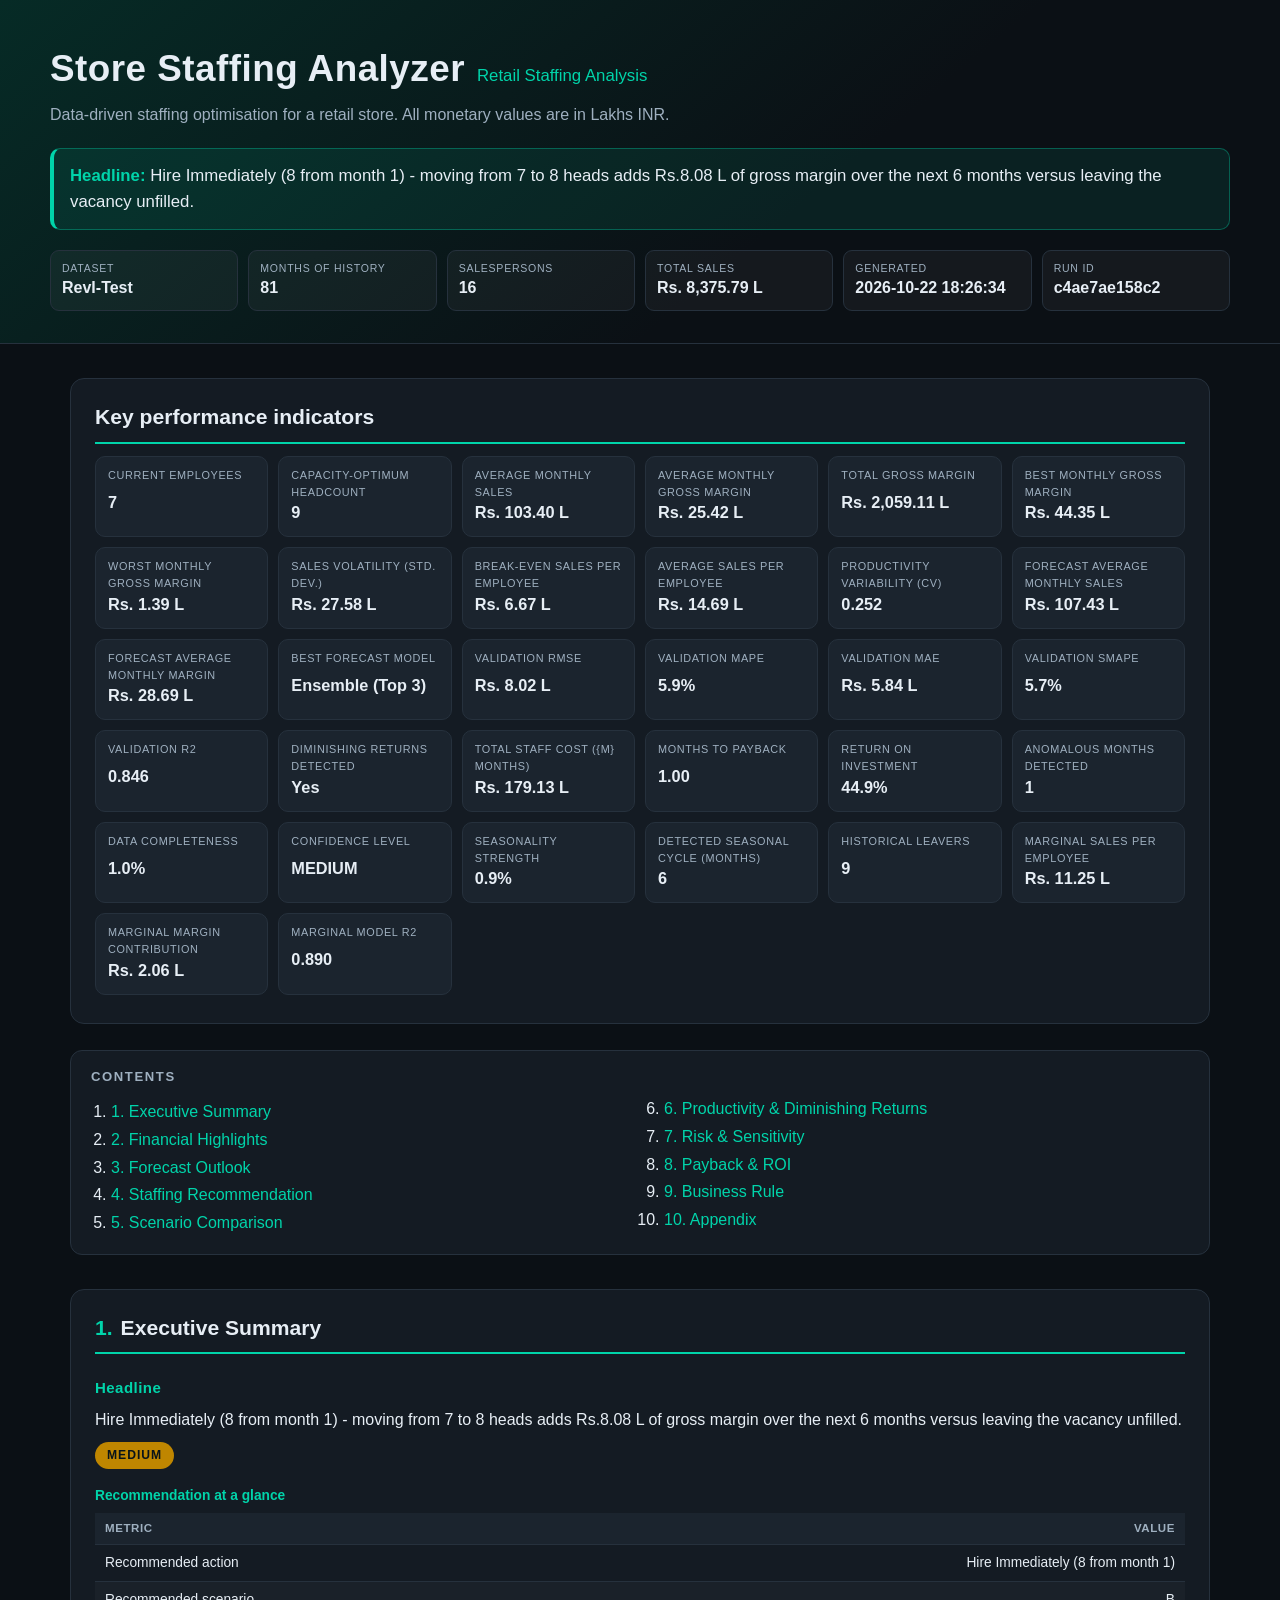
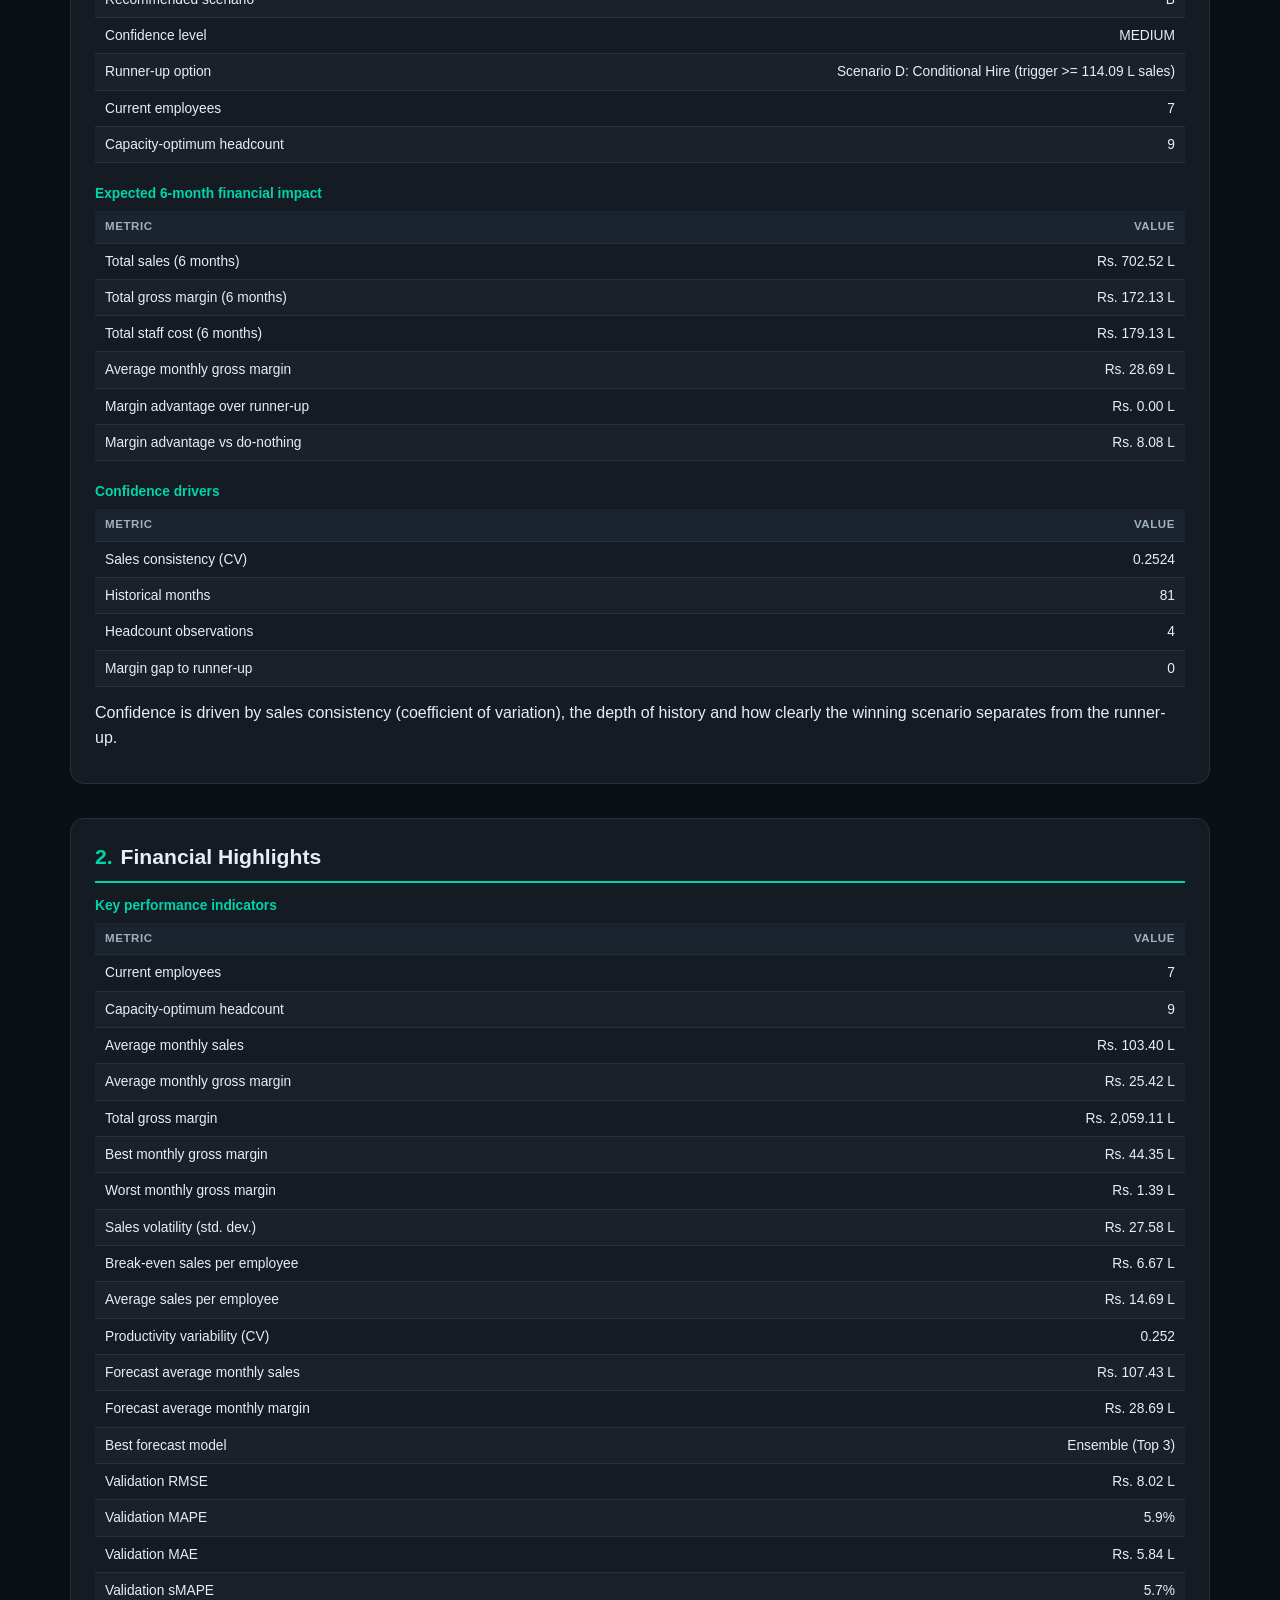
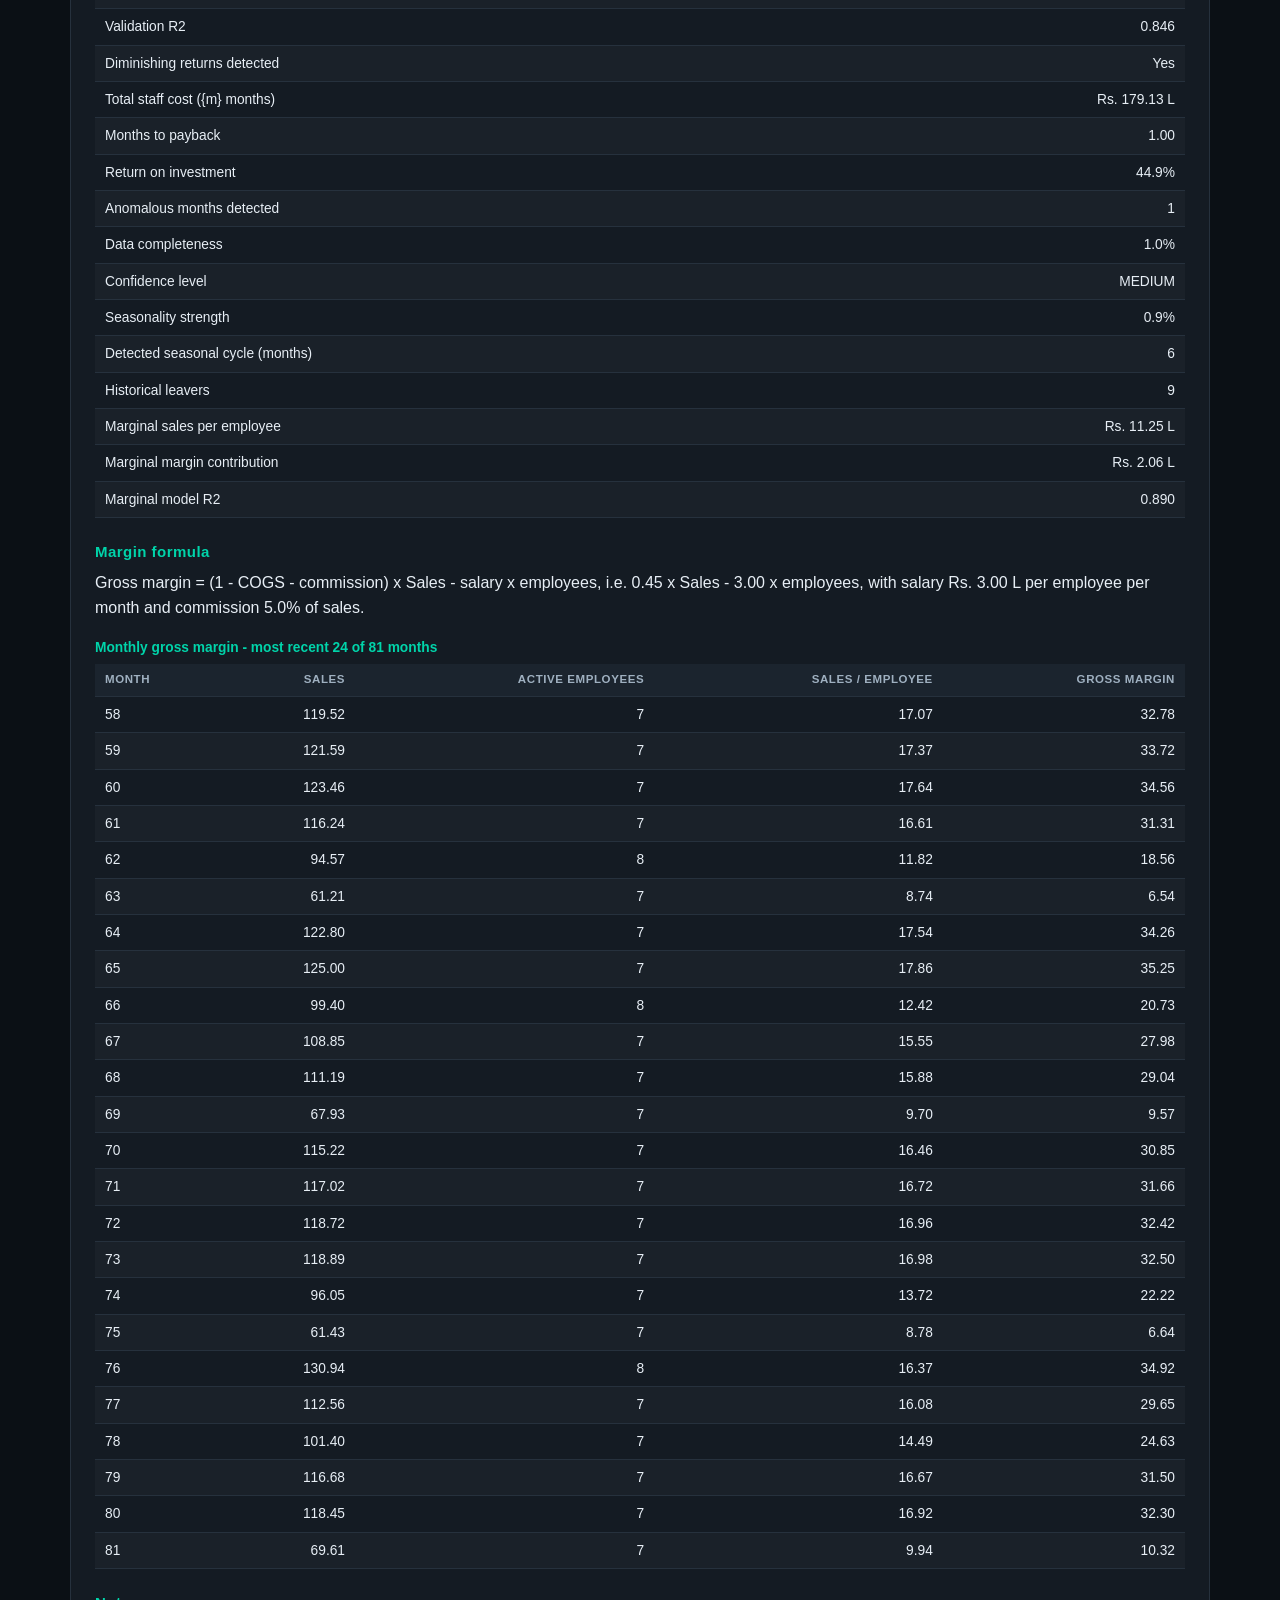
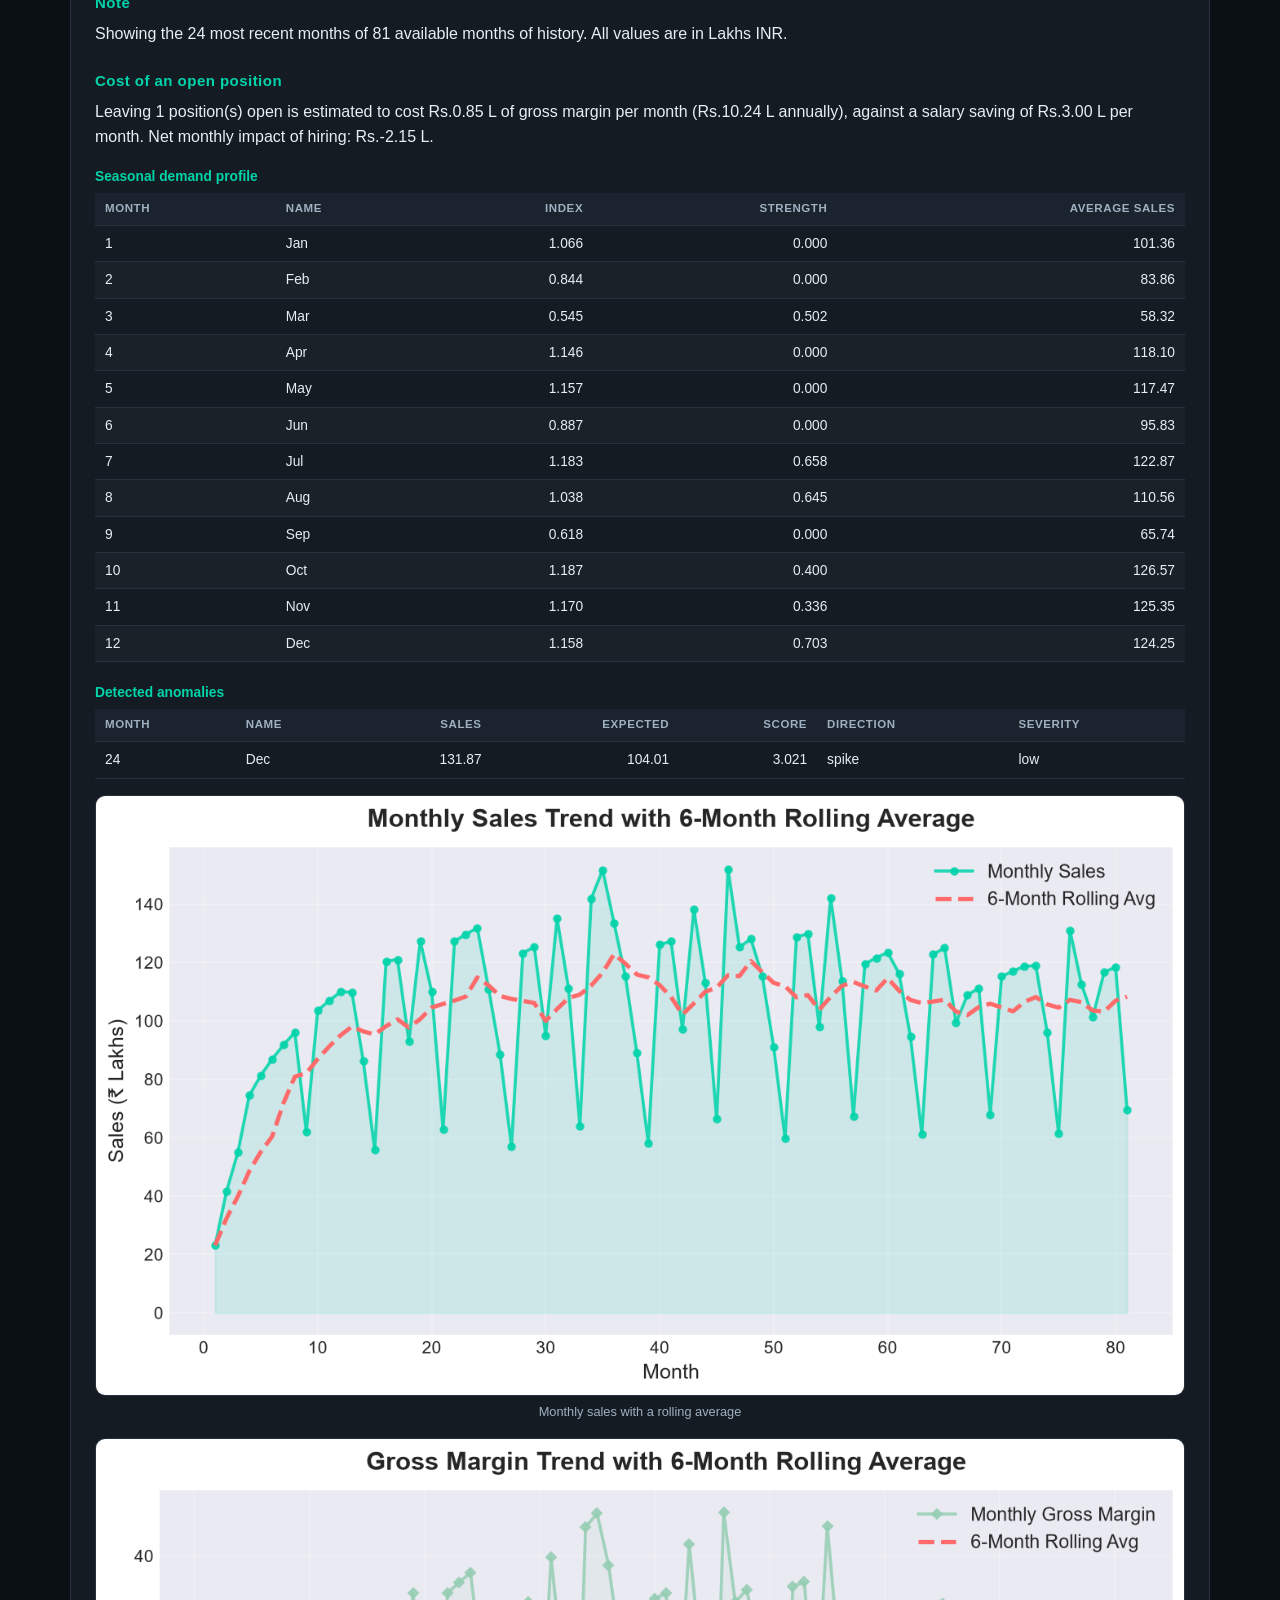
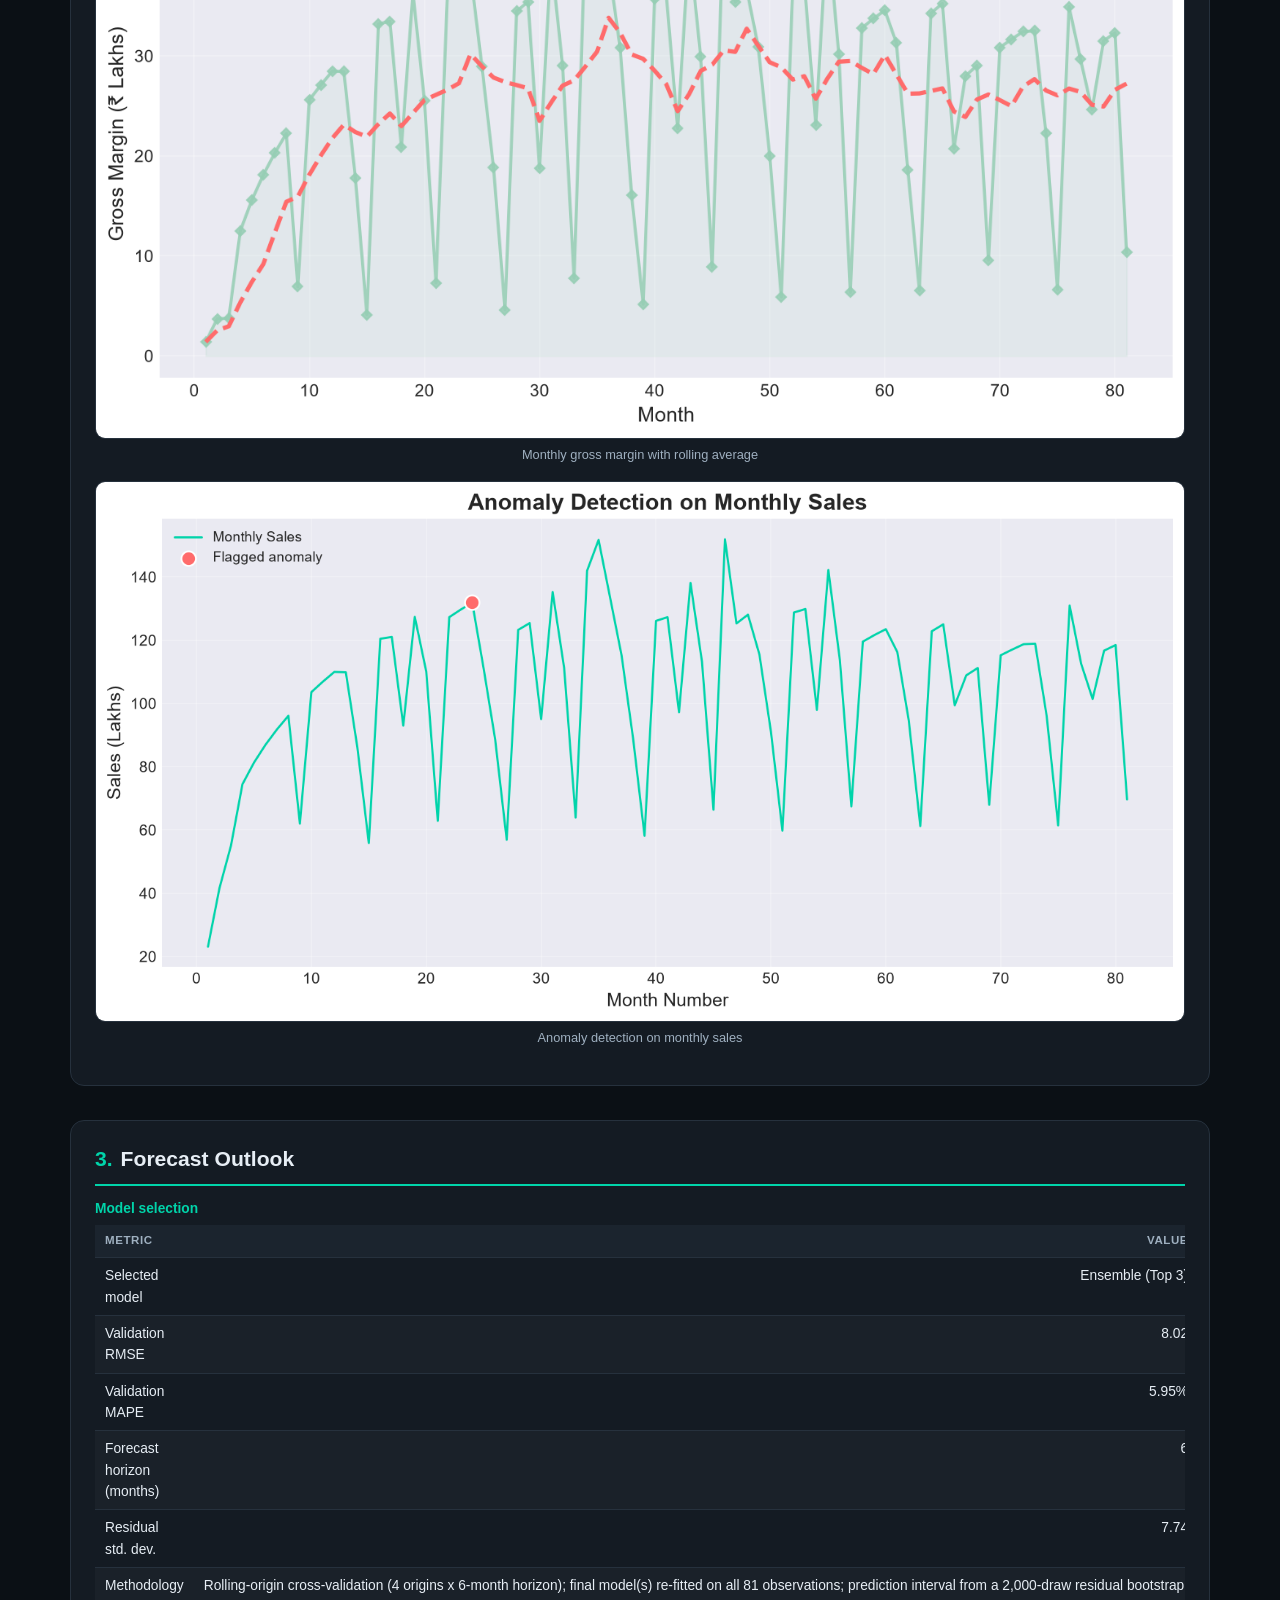
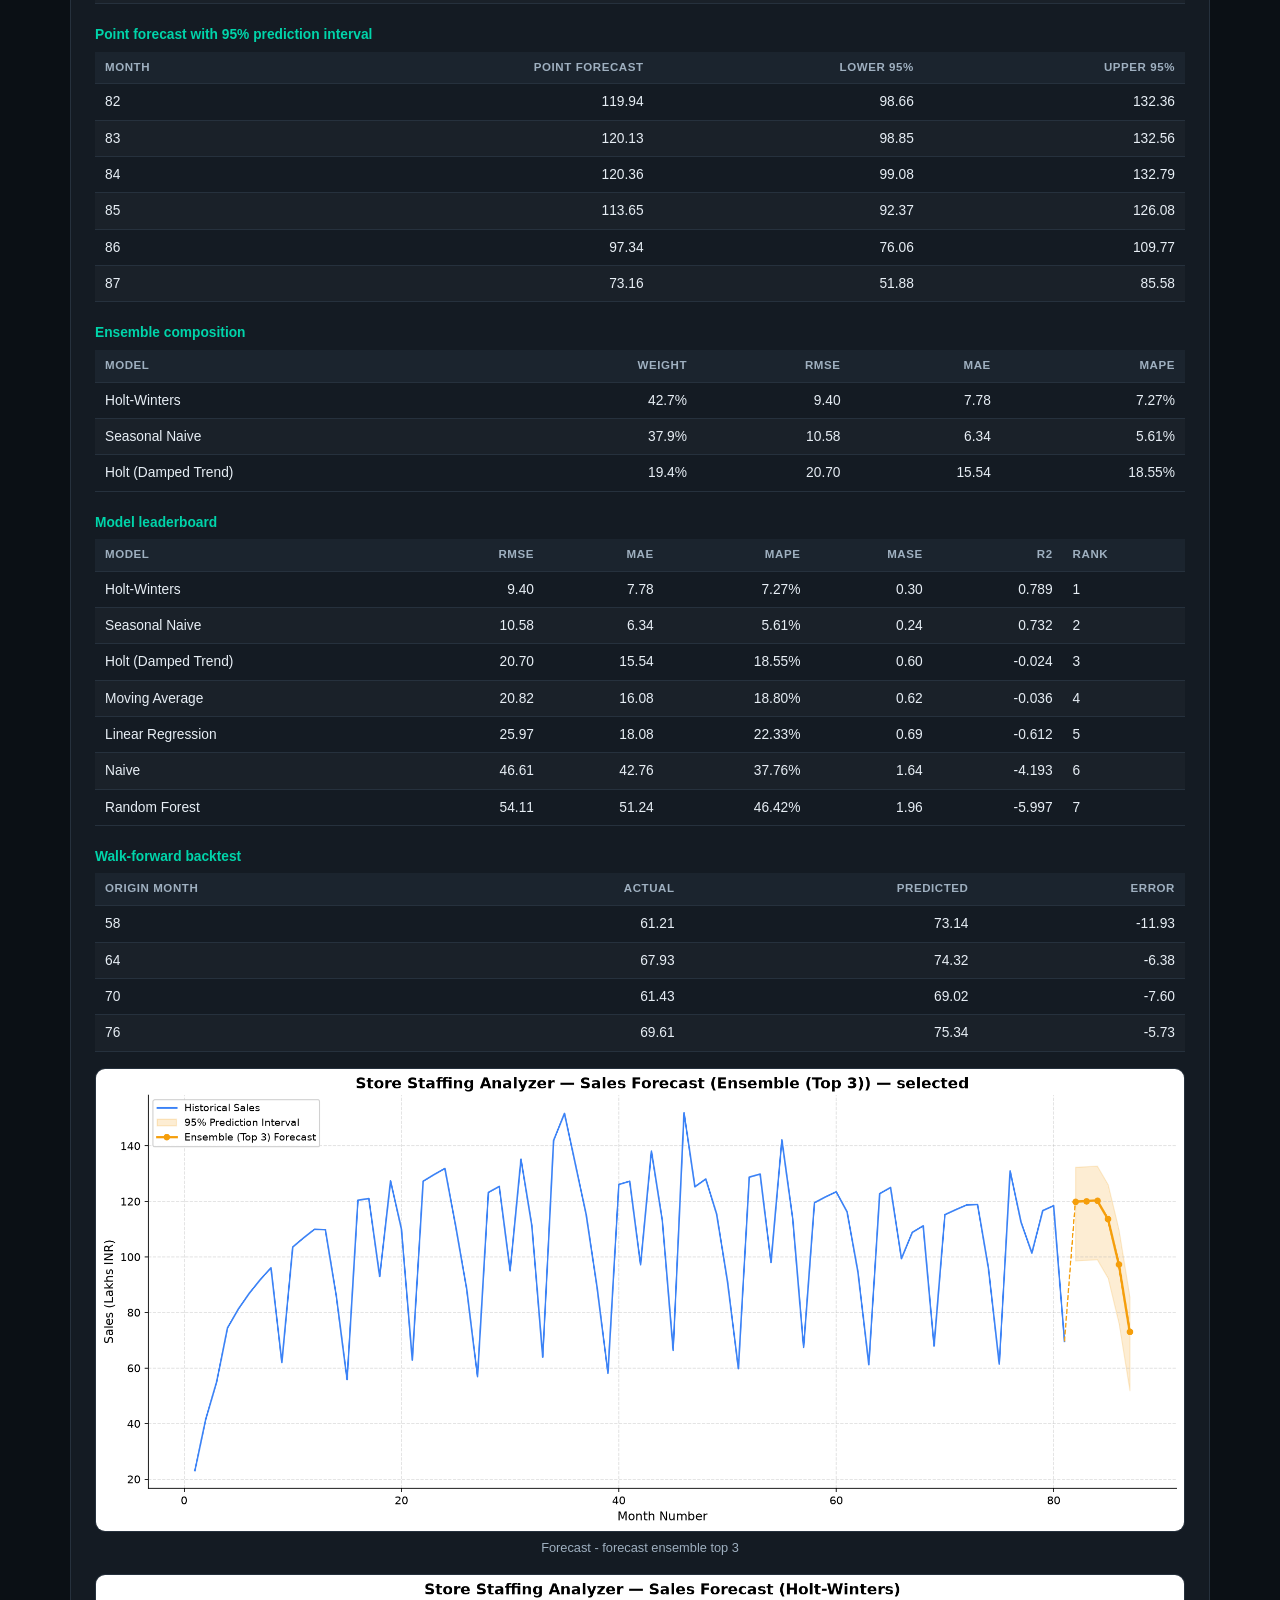
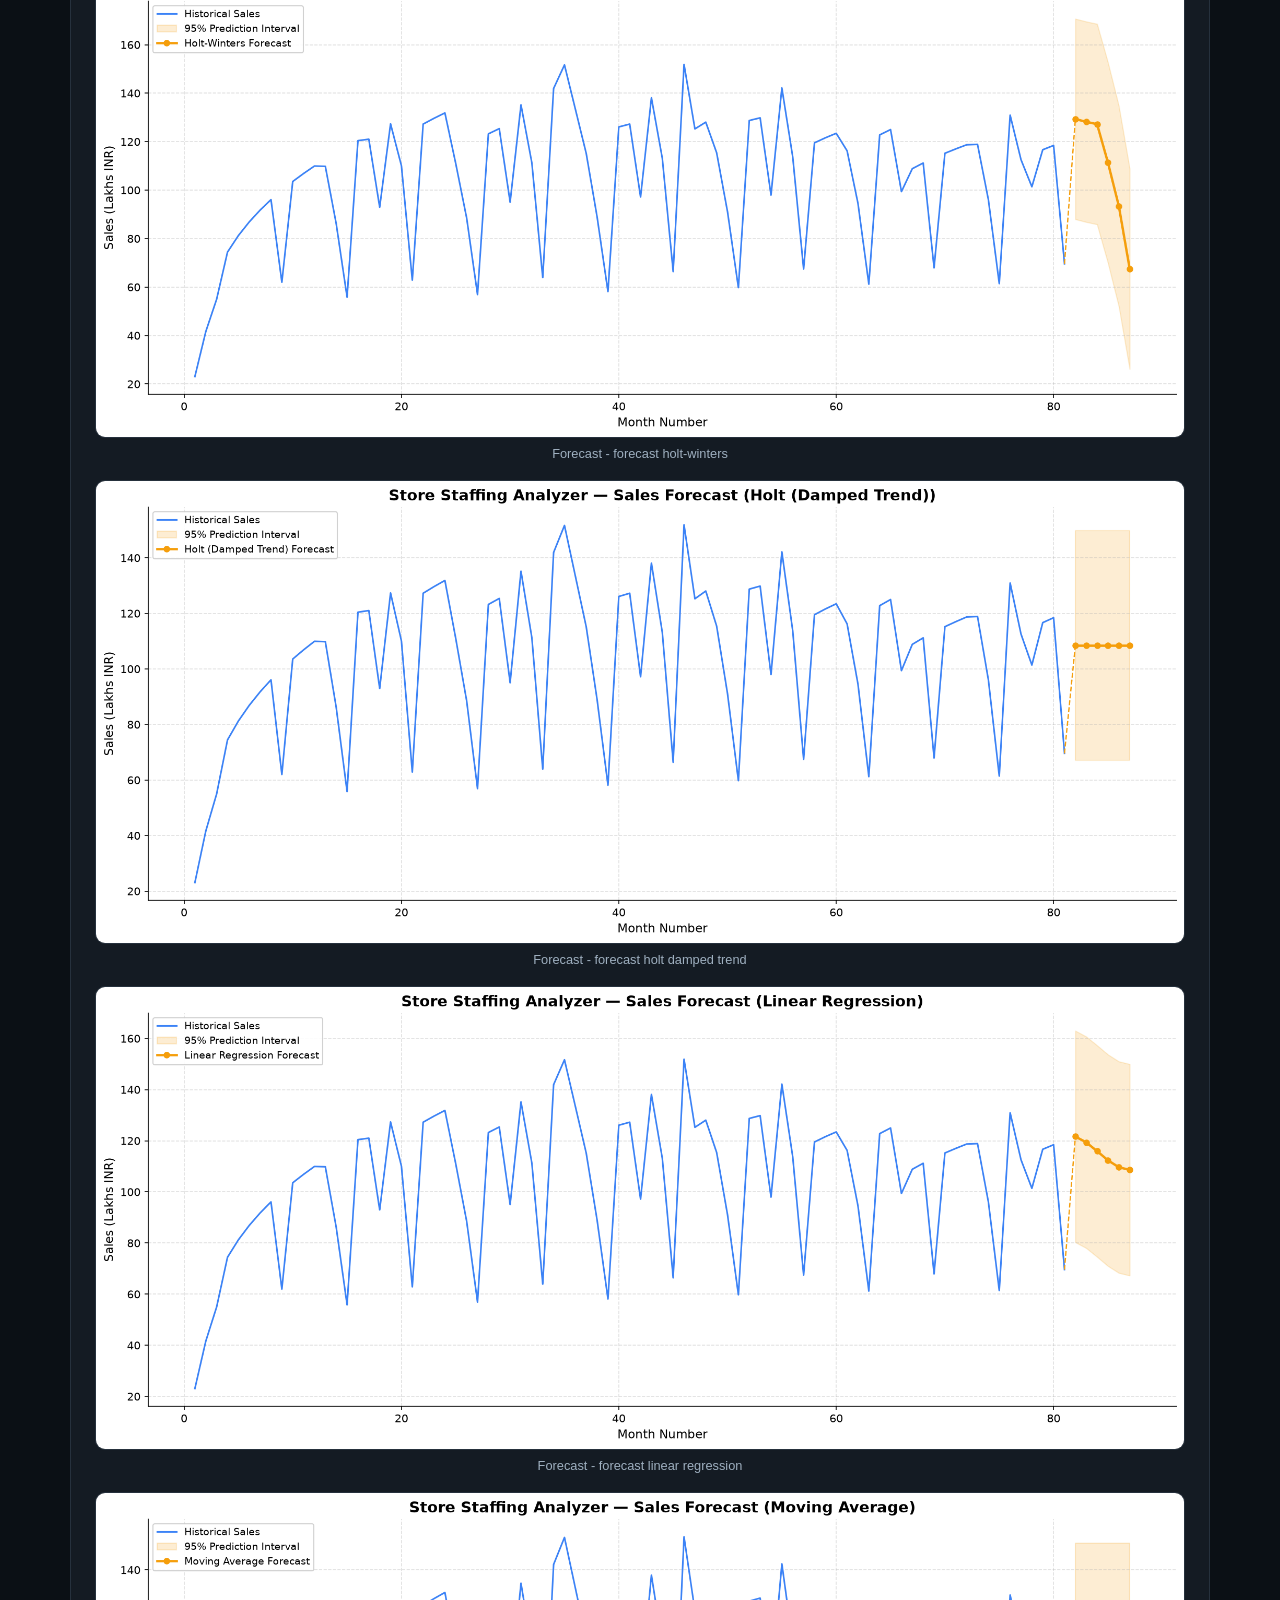
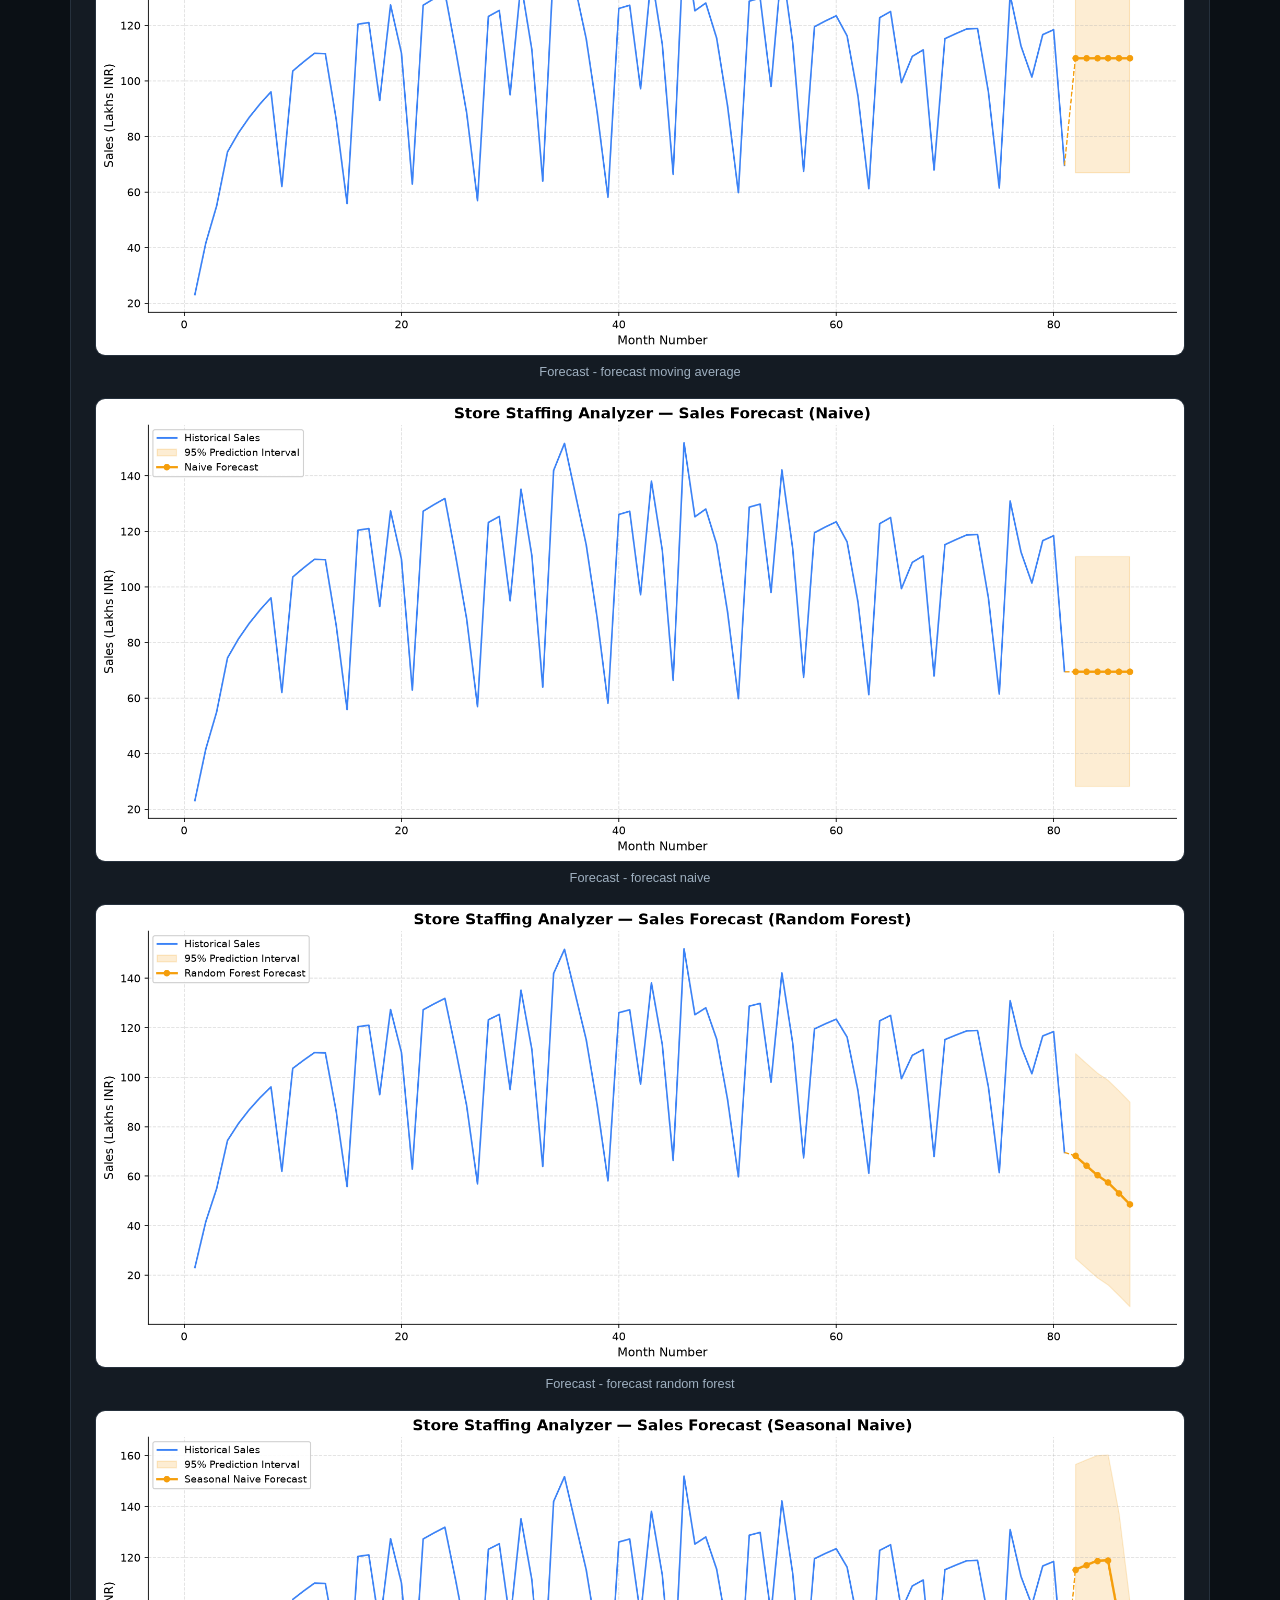
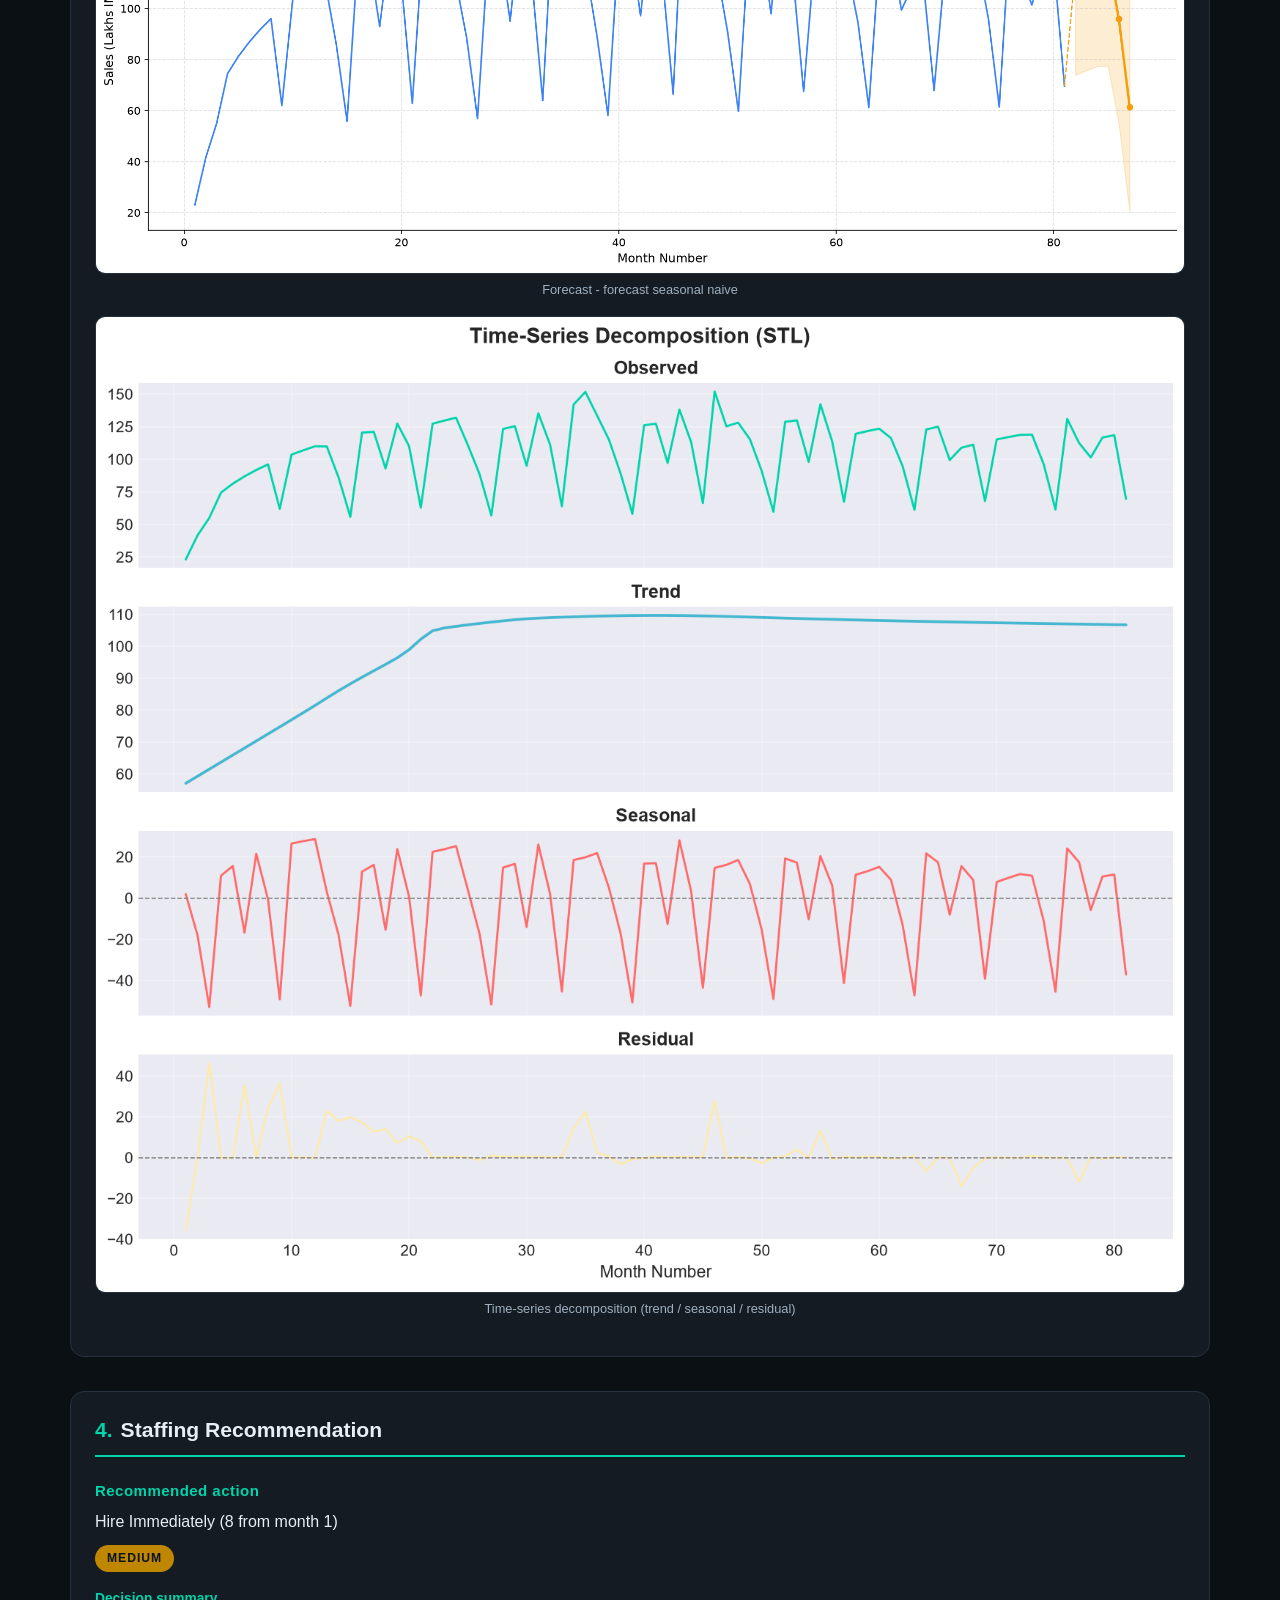
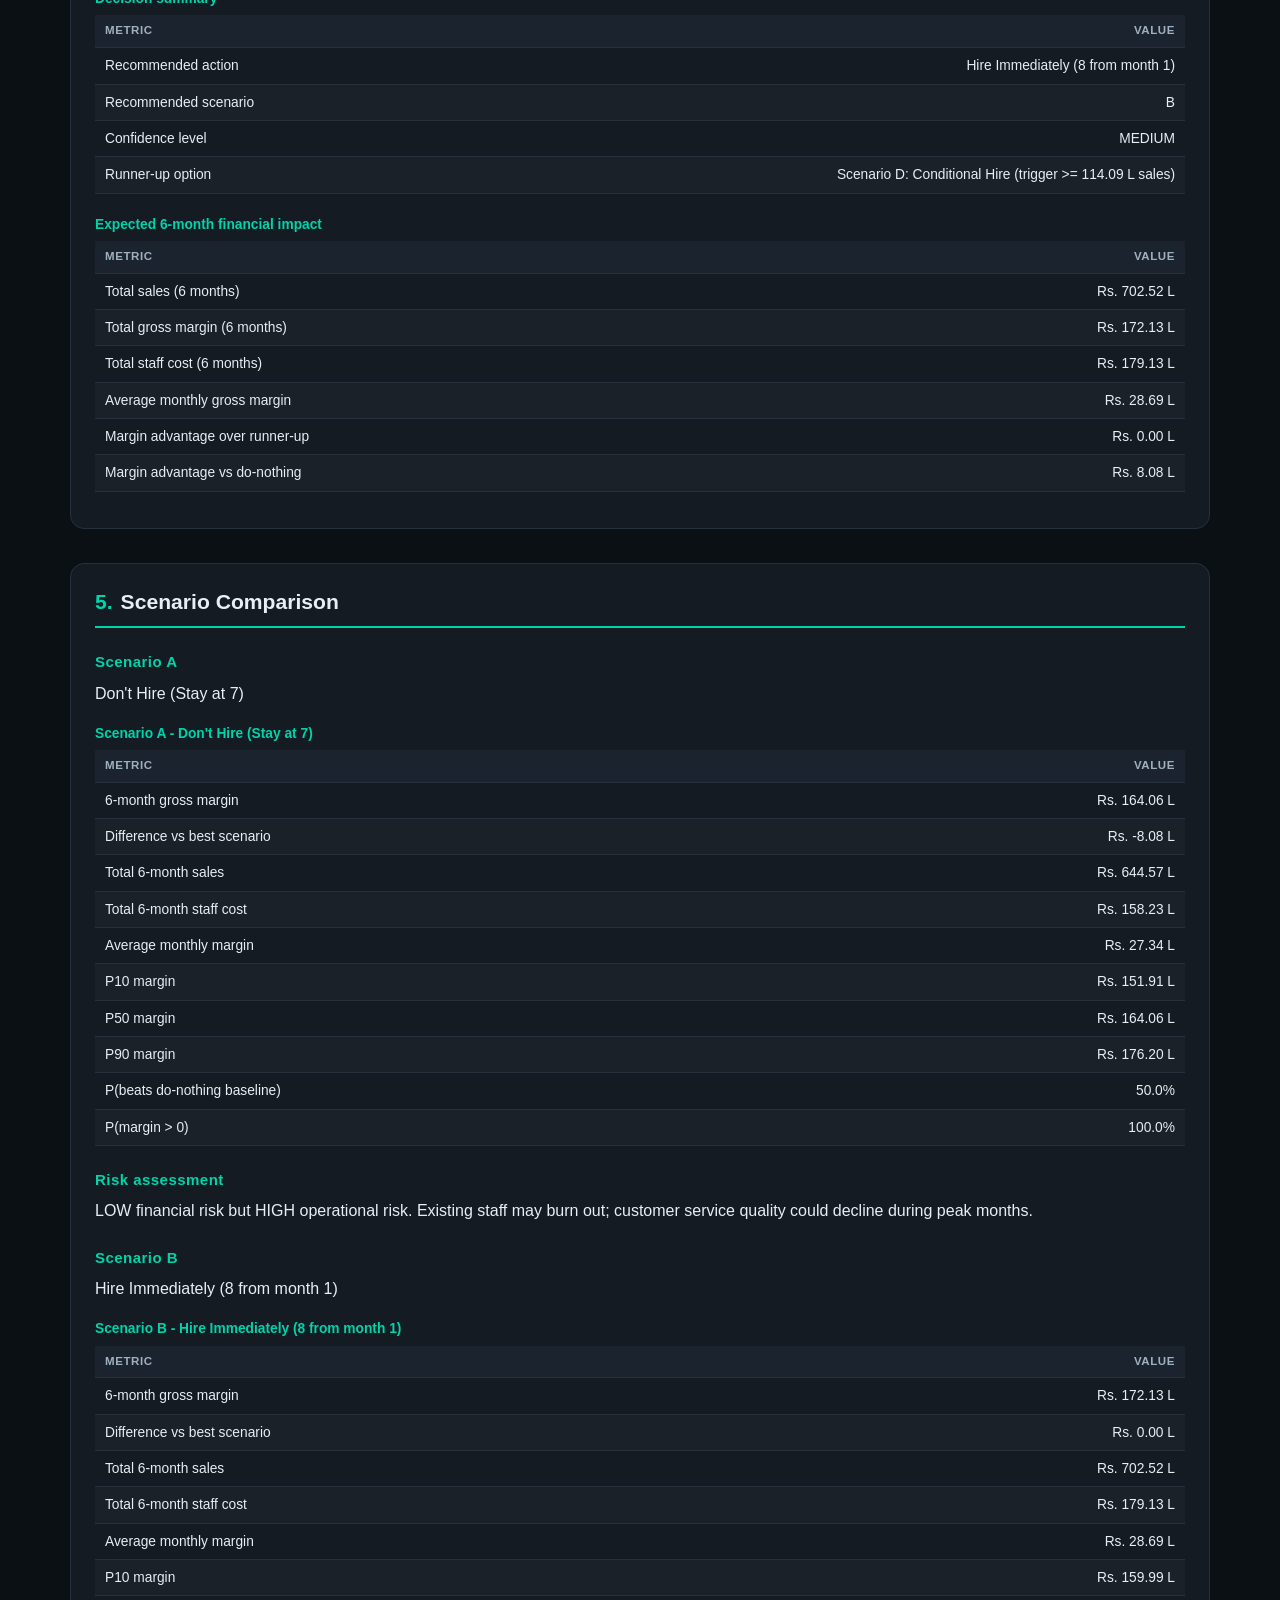
